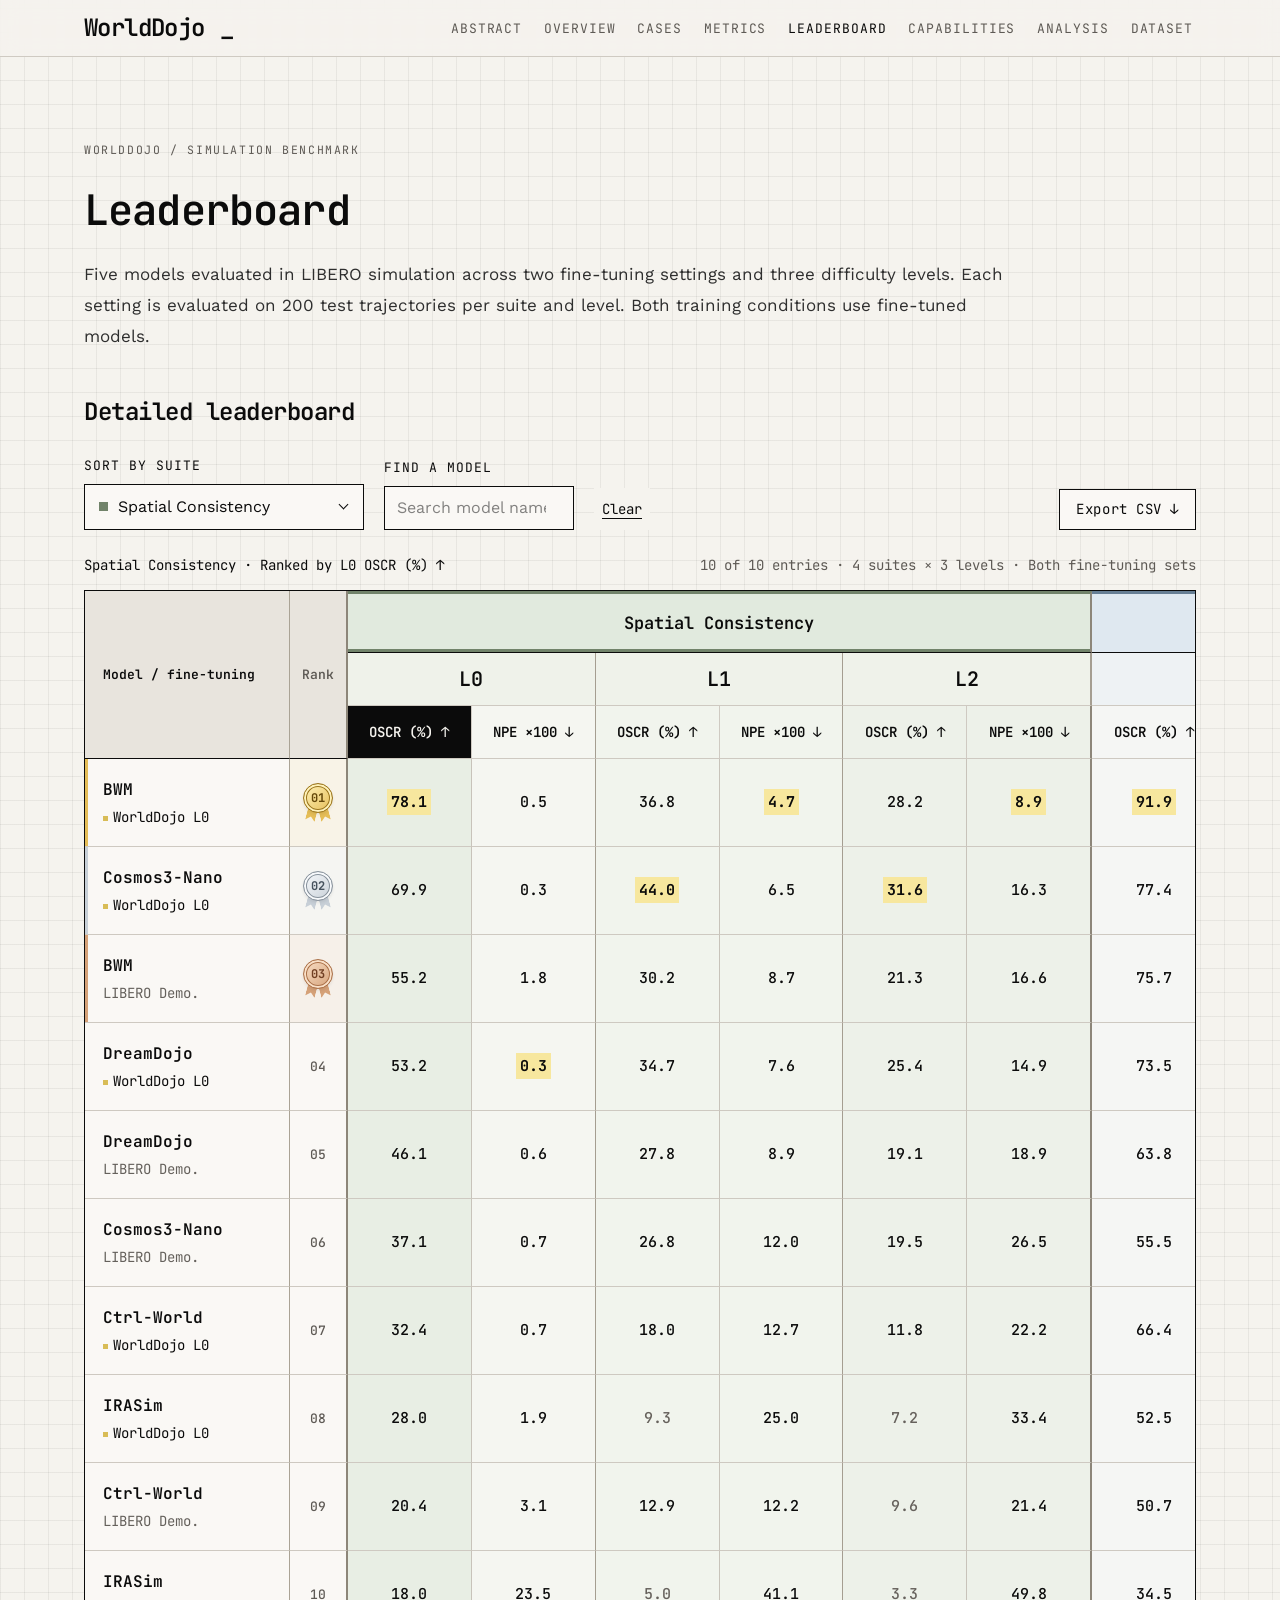
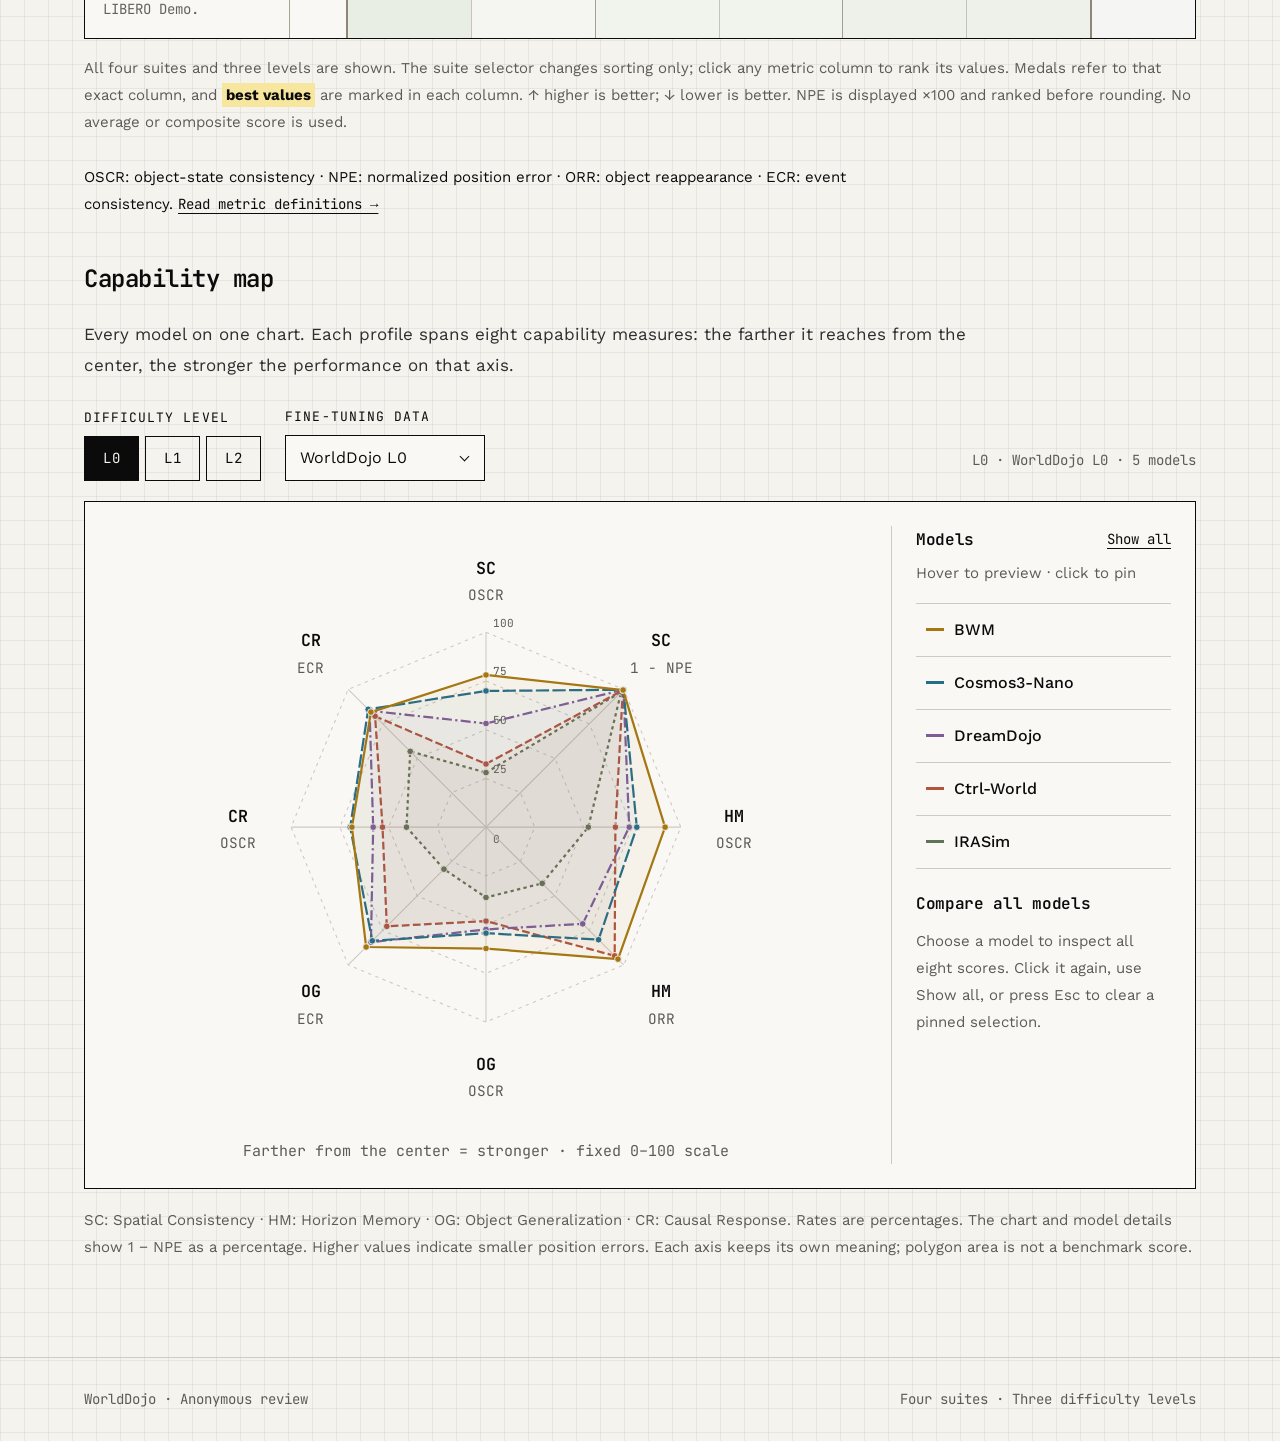
==== leaderboard/index.html @ 0d9b6bd8 "Publish WorldDojo website" ====
<!DOCTYPE html>

<html lang="en">
<head>
<meta charset="utf-8"/>
<meta content="width=device-width, initial-scale=1" name="viewport"/>
<title>WorldDojo — Leaderboard</title>
<meta content="Evaluating embodied world models across object generalization, spatial consistency, horizon memory, and causal response." name="description"/>
<meta content="WorldDojo — A Benchmark for World Models" property="og:title"/>
<meta content="Evaluating embodied world models across object generalization, spatial consistency, horizon memory, and causal response." property="og:description"/>
<meta content="website" property="og:type"/>
<meta content="summary_large_image" name="twitter:card"/>
<link href="data:," rel="icon" type="image/x-icon"/>
<meta content="WorldDojo — A Benchmark for World Models" name="twitter:title"/>
<meta content="Evaluating embodied world models across object generalization, spatial consistency, horizon memory, and causal response." name="twitter:description"/>
<link href="../assets/original.css" rel="stylesheet"/>
<link href="../assets/site.css?v=07f16abdc8" rel="stylesheet"/>
<meta content="../worlddojo/paper-figures/figure-01-overview.png?v=f05fa07c68" property="og:image"/>
<meta content="../worlddojo/paper-figures/figure-01-overview.png?v=f05fa07c68" name="twitter:image"/>
</head>
<body class="bg-grid">
<a class="skip-link" href="#main">
   Skip to content
  </a>
<div class="flex min-h-screen flex-col">
<header class="sticky top-0 z-40 border-b border-border bg-background/85 backdrop-blur">
<div class="site-topbar">
<a class="font-mono text-sm font-semibold tracking-tight text-foreground active site-brand" href="../index.html">
<span class="caret">
       WorldDojo
      </span>
</a>
<nav aria-label="Section navigation" class="top-navigation"><a href="../index.html#abstract">Abstract</a><a href="../index.html#overview">Overview</a><a href="../index.html#demonstrations">Cases</a><a href="../index.html#metrics">Metrics</a><a aria-current="page" href="#main">Leaderboard</a><a href="#capabilities">Capabilities</a><a href="../index.html#analysis">Analysis</a><a href="../index.html#dataset">Dataset</a></nav>
</div>
</header>
<div class="flex-1">
<main id="main"><section class="mx-auto max-w-6xl px-5 pt-20"><span class="eyebrow">WorldDojo / simulation benchmark</span><h1 class="board-title">Leaderboard</h1><p class="section-intro">Five models evaluated in LIBERO simulation across two fine-tuning settings and three difficulty levels. Each setting is evaluated on 200 test trajectories per suite and level. Both training conditions use fine-tuned models.</p><h2 class="subsection-title">Detailed leaderboard</h2><div class="board" data-leaderboard=""><div class="board-controls"><div class="suite-select-control"><span class="control-label" id="suite-sort-label">Sort by suite</span><select aria-label="Sort by suite" data-board-suite=""><option value="SC">Spatial Consistency</option><option value="HM">Horizon Memory</option><option value="OG">Object Generalization</option><option value="CR">Causal Response</option></select></div><label class="search-control"><span class="control-label">Find a model</span><input aria-label="Find a model" placeholder="Search model name" type="search"/></label><button class="text-button" data-clear="" type="button">Clear</button><button class="ink-button" data-csv="" type="button">Export CSV ↓</button></div><div class="board-meta"><span data-ranking-label=""></span><span aria-live="polite" data-board-status="" role="status"></span></div><p class="board-scroll-hint">Swipe to compare all 4 suites × 3 levels →</p><div aria-label="All four suites across L0, L1 and L2. Scroll horizontally; model and rank columns stay fixed." class="table-scroll" role="region" tabindex="0"><table><caption class="sr-only">All four suites and all three difficulty levels in one table. Each model and fine-tuning setting occupies one row. Click any metric column to rank entries.</caption><thead></thead><tbody></tbody></table></div><p class="board-note">All four suites and three levels are shown. The suite selector changes sorting only; click any metric column to rank its values. Medals refer to that exact column, and <span class="best-value">best values</span> are marked in each column. ↑ higher is better; ↓ lower is better. NPE is displayed ×100 and ranked before rounding. No average or composite score is used.</p><noscript><p>Enable JavaScript to view the interactive leaderboard.</p></noscript></div><p class="standalone-note">OSCR: object-state consistency · NPE: normalized position error · ORR: object reappearance · ECR: event consistency. <a class="text-link" href="../index.html#metrics">Read metric definitions →</a></p><div class="standalone-capabilities" id="capabilities"><h2 class="subsection-title">Capability map</h2><div class="capability-map" data-capability-map=""><p class="section-intro">Every model on one chart. Each profile spans eight capability measures: the farther it reaches from the center, the stronger the performance on that axis.</p><div class="map-toolbar"><div><span class="control-label">Difficulty level</span><div aria-label="Map difficulty level" class="map-levels" role="group"><button aria-pressed="true" class="ink-button ink-button-solid" data-map-level="L0" type="button">L0</button><button aria-pressed="false" class="ink-button" data-map-level="L1" type="button">L1</button><button aria-pressed="false" class="ink-button" data-map-level="L2" type="button">L2</button></div></div><div class="map-training-control"><span class="control-label" id="map-training-label">Fine-tuning data</span><select aria-label="Map fine-tuning data" data-map-training=""><option value="demo">LIBERO Demo.</option><option selected="" value="worlddojo_l0">WorldDojo L0</option></select></div><p aria-live="polite" class="map-context" data-map-context="" role="status"></p></div><div class="map-panel"><figure class="map-figure"><div data-map-chart=""></div><figcaption>Farther from the center = stronger · fixed 0–100 scale</figcaption></figure><aside aria-label="Model focus controls" class="map-sidebar"><div class="map-sidebar-title"><h3>Models</h3><button class="text-button" data-map-reset="" type="button">Show all</button></div><p class="map-instruction">Hover to preview · click to pin</p><ul class="map-model-list" data-map-models=""></ul><div class="map-detail" data-map-detail=""></div></aside></div><p class="map-note">SC: Spatial Consistency · HM: Horizon Memory · OG: Object Generalization · CR: Causal Response. Rates are percentages. The chart and model details show 1 − NPE as a percentage. Higher values indicate smaller position errors. Each axis keeps its own meaning; polygon area is not a benchmark score.</p><noscript>Enable JavaScript to explore the model capability map, or read the results in the paper.</noscript></div></div></section></main>
</div>
<footer class="mt-24 border-t border-border">
<div class="mx-auto flex max-w-6xl flex-col gap-2 px-5 py-8 font-mono text-xs text-muted-foreground sm:flex-row sm:items-center sm:justify-between">
<span>WorldDojo · Anonymous review</span>
<span>
      Four suites · Three difficulty levels
     </span>
</div>
</footer>
</div>
<script defer="" src="../worlddojo/content.js?v=b60610573f"></script><script defer="" src="../worlddojo/results.js?v=416b34dbb7"></script><script defer="" src="../assets/site.js?v=754d99f89f"></script><script defer="" src="../assets/leaderboard.js?v=18390f6187"></script><script defer="" src="../assets/analysis.js"></script><script defer="" src="../assets/radar.js?v=ab901d9539"></script><script defer="" src="../assets/select.js?v=e599cd583a"></script></body>
</html>
---- assets/site.css ----
/* Additions to the original Lovable stylesheet. */
@font-face{font-family:"Work Sans";src:url("fonts/work-sans.woff2") format("woff2");font-style:normal;font-weight:100 900;font-display:swap}
@font-face{font-family:"JetBrains Mono";src:url("fonts/jetbrains-mono.woff2") format("woff2");font-style:normal;font-weight:100 800;font-display:swap}
html{scroll-behavior:smooth;scroll-padding-top:72px}
section[id]{scroll-margin-top:0}
button{cursor:pointer}
a:focus-visible,button:focus-visible,summary:focus-visible{outline:2px solid var(--foreground);outline-offset:5px}
.skip-link{position:fixed;left:12px;top:-70px;z-index:80;background:var(--background);padding:12px;border:1px solid var(--foreground)}
.skip-link:focus{top:12px}
.figure-image{height:auto;background:#fff}
.suite-grid{display:grid;grid-template-columns:repeat(4,minmax(0,1fr));gap:1px}
.demo-filters{
  display:grid;grid-template-columns:repeat(4,minmax(0,1fr));gap:10px;
  margin-block:24px;padding:0;background:transparent;
}
.suite-choice{
  display:flex;flex-direction:column;align-items:flex-start;justify-content:flex-start;
  position:relative;isolation:isolate;overflow:hidden;min-height:106px;
  padding:14px;text-align:left;border:1px solid var(--foreground);border-radius:0;
  --choice-paper:var(--card);background:var(--choice-paper);color:var(--foreground);
}
.suite-choice img{
  position:absolute;inset:0 0 0 auto;width:auto;max-width:60%;height:100%;object-fit:cover;object-position:center top;z-index:-1;
  mask-image:linear-gradient(90deg,transparent,#000 48%);
}
.suite-choice b{display:block;font:700 26px/1.1 var(--font-mono)}
.suite-choice span{display:block;max-width:65%;margin-top:6px;font-size:16px;font-weight:600;line-height:1.2}
.suite-choice:hover{border-color:#837660}
.suite-choice[aria-pressed=true]{--choice-paper:#efe9db;border-color:#8a7959}
.suite-choice[aria-pressed=true]::after{
  content:"";position:absolute;left:0;top:0;bottom:0;width:3px;background:#9a8151;pointer-events:none;
}
#demonstrations>div:has(>.demo-environments){flex-wrap:wrap}
.demo-environments{
  display:inline-flex;align-items:center;gap:3px;padding:3px;
  background:var(--card);border:1px solid var(--border);
}
.demo-environments button{
  padding:8px 14px;min-height:40px;font:600 15px/1.3 var(--font-mono);
  color:var(--muted-foreground);border:1px solid transparent;
}
.demo-environments button[aria-pressed=true]{
  color:var(--foreground);border-color:#8a7959;background:#efe9db;
}
@media(max-width:760px){
  .demo-environments button{min-height:44px}
  #demonstrations>div:has(>.demo-environments){display:grid;grid-template-columns:auto 1fr;align-items:center;gap:12px}
  .demo-environments{grid-column:1 / -1;justify-self:start}
}
@media(max-width:800px){
  .demo-filters{grid-template-columns:repeat(2,minmax(0,1fr))}
}
@media(max-width:480px){
  .demo-filters{gap:8px;padding:0}
  .suite-choice{padding:10px 8px;min-height:92px}
  .suite-choice b{font-size:23px}
  .suite-choice span{max-width:100%;width:min-content;font-size:14px}
}
.demo-description{max-width:850px;line-height:1.6;margin-bottom:24px}
.demo-grid{display:grid;grid-template-columns:repeat(3,minmax(0,1fr));gap:14px}
.demo-filters,.demo-grid,.demo-description{width:100%;max-width:1000px;margin-inline:auto}
.demo-card{border:1px solid var(--foreground);background:var(--card);min-width:0}
.demo-card video{display:block;width:100%;aspect-ratio:2/1;object-fit:contain;background:#151515;border-bottom:1px solid var(--border)}
.demo-card-content{padding:10px 12px 12px}
.demo-card h3{font-family:var(--font-mono);font-size:16px;font-weight:600;line-height:1.4;margin:6px 0 4px}
.demo-card p{font-size:16px;line-height:1.5;color:var(--ink-soft)}
.demo-meta{font-family:var(--font-mono);font-size:13px;letter-spacing:.04em;color:var(--muted-foreground)}
.pending-panel{border:1px solid var(--foreground);background:var(--card);padding:28px}
.resource-grid{display:grid;grid-template-columns:repeat(3,minmax(0,1fr));border:1px solid var(--foreground);background:var(--foreground);gap:1px}
.resource-item{background:var(--card);padding:22px}
.leaderboard-pending{margin-top:40px}
.leaderboard-suites{gap:18px;margin-top:40px}
@media(max-width:900px){.suite-grid{grid-template-columns:repeat(2,minmax(0,1fr))}.demo-grid{grid-template-columns:1fr 1fr}}
@media(max-width:600px){.demo-grid,.resource-grid{grid-template-columns:1fr}.demo-grid>article:last-child{grid-column:auto;max-width:none}.pending-panel{padding:20px}.leaderboard-suites{grid-template-columns:1fr}.suite-grid li{padding:16px}}
@media(prefers-reduced-motion:reduce){html{scroll-behavior:auto}.animate-rise,.caret::after{animation:none!important}}
/* Paper content and benchmark tables; retain the original ink-and-paper palette. */
[hidden]{display:none!important}
.top-navigation a:hover,.text-link:hover{ text-decoration:underline;text-underline-offset:5px}
.section-heading{display:flex;align-items:baseline;gap:16px;border-bottom:1px solid var(--foreground);padding-bottom:12px;margin-bottom:30px}
.section-heading h2{font-size:24px;font-weight:600;line-height:1.35}
.section-intro{font-size:17px;line-height:1.8;max-width:920px;color:var(--ink-soft);margin-bottom:28px}
.abstract-copy{max-width:960px;margin:auto;font-size:17px;line-height:1.9;color:var(--ink-soft)}
.paper-figure > a{display:block}
.paper-figure img{display:block;width:100%;height:auto}
.paper-figure figcaption{padding-top:12px;margin-top:12px;border-top:1px solid var(--border);font-size:15px;line-height:1.7;color:var(--muted-foreground)}
.paper-figure figcaption span{font:14px var(--font-mono);color:var(--foreground)}
.paper-tldr{max-width:800px;margin:36px auto 0;text-align:center;font-size:21px;line-height:1.8}
.suite-details{border:1px solid var(--foreground);background:var(--foreground)}
.suite-details>li{background:var(--card);padding:22px}
.suite-details h3,.method-steps h3,.metrics-grid h3,.findings-grid h3,.real-world h3,.resource-item h3{font-size:18px;font-weight:600;line-height:1.5;margin:20px 0 10px}
.suite-details p,.method-steps p,.metrics-grid p,.findings-grid p,.real-world p,.resource-item p{font-size:16px;line-height:1.75;color:var(--ink-soft)}
.suite-levels{margin-top:22px;border-top:1px solid var(--border)}
.suite-levels>div{display:flex;gap:12px;padding-top:16px;font-size:16px;line-height:1.65}
.suite-levels dt{font-family:var(--font-mono);font-weight:600;flex-shrink:0}
.suite-levels dd{color:var(--ink-soft)}
@media (min-width: 601px) {
  .suite-details > li {
    display: grid;
    grid-row: span 6;
    grid-template-rows: subgrid;
    row-gap: 0;
  }
  .suite-details .suite-levels {
    display: grid;
    grid-row: span 3;
    grid-template-rows: subgrid;
    row-gap: 0;
  }
}
.method-steps{display:grid;grid-template-columns:repeat(3,1fr);gap:28px;margin-top:36px}
.method-steps li{padding-top:16px;border-top:1px solid var(--border)}
.metrics-grid{display:grid;grid-template-columns:1fr 1fr;border:1px solid var(--foreground);gap:1px;background:var(--foreground)}
.metrics-grid article{padding:26px;background:var(--card);min-width:0}
.metric-top{display:flex;align-items:center;justify-content:space-between;gap:12px}
.metric-id{font:600 24px var(--font-mono)}
.metrics-grid details{margin-top:18px;font-size:15px}
.metrics-grid summary{font-family:var(--font-mono);cursor:pointer}
.metrics-grid details p{margin-top:14px;font-size:16px}
.metrics-grid code{display:block;font:14px/1.8 var(--font-mono);margin-top:14px;overflow-wrap:anywhere}
.board{margin:28px 0}
.board-controls{display:flex;flex-wrap:wrap;gap:20px;align-items:flex-end}
.control-label{display:block;font:13px var(--font-mono);text-transform:uppercase;letter-spacing:.08em;margin-bottom:10px}
.board-controls input{height:40px;border:1px solid var(--foreground);background:var(--card);padding:0 12px;font-size:13px;border-radius:0;max-width:100%}
.board-controls input{width:190px}
.board-controls [data-csv]{margin-left:auto;min-height:40px}
.text-button{font:14px var(--font-mono);text-decoration:underline;text-underline-offset:4px;padding:12px 0}
.board-meta{display:flex;justify-content:space-between;gap:15px;margin:24px 0 12px;font:14px/1.7 var(--font-mono);color:var(--muted-foreground);flex-wrap:wrap}
.board-meta [data-ranking-label]{color:var(--foreground)}
.table-scroll{overflow-x:auto;border:1px solid var(--foreground);width:100%;isolation:isolate}
.board table{border-collapse:separate;border-spacing:0;width:100%;min-width:1000px;font:500 15px var(--font-mono);text-align:center}
.board th,.board td{padding:18px 9px;border-bottom:1px solid var(--border);background:var(--card);white-space:nowrap}
.board thead th{background:var(--muted);font-weight:600;font-size:13px;border-right:1px solid var(--border)}
.board thead tr:first-child th{border-bottom:1px solid var(--foreground)}
.board thead tr:nth-child(2) th{padding:0}
.board thead button{padding:15px 8px;width:100%;min-width:89px}
.board thead button[aria-pressed=true]{background:var(--foreground);color:var(--background)}
.board .model-cell{position:sticky;left:0;z-index:2;min-width:205px;width:205px;text-align:left;padding-left:18px;border-right:1px solid var(--border)}
.board .rank-cell{position:sticky;left:205px;z-index:2;min-width:58px;width:58px;border-right:1px solid var(--foreground);font-size:13px;color:var(--muted-foreground)}
.model-name{display:block;font-weight:600;font-size:16px}.model-training{display:block;margin-top:8px;font:14px var(--font-mono);color:#65615c;font-weight:400}
.board tbody tr:last-child>*{border-bottom:0}.board tbody tr:hover>*{background:var(--muted)}
.board .selected-metric{background:color-mix(in srgb,var(--muted) 65%,var(--card))}
.best-value{font-weight:700;background:#f7e79e;color:var(--foreground);padding:3px 4px}
.board .low-rate{color:var(--muted-foreground)}.board-empty{text-align:left;padding:28px!important;white-space:normal!important}
.board-note,.board-source{font-size:15px;line-height:1.8;color:var(--muted-foreground);margin-top:16px}
.board-source a,.text-link{font:14px var(--font-mono);color:var(--foreground);text-decoration:underline;text-underline-offset:4px}
.board [disabled]{opacity:.4;cursor:default}
.board-title{font:600 42px/1.2 var(--font-mono);margin:24px 0}.standalone-note{font-size:15px;line-height:1.8;max-width:850px}
.findings-grid{display:grid;grid-template-columns:1fr 1fr;gap:32px 40px;margin-bottom:40px}
.findings-grid article{border-top:1px solid var(--border);padding-top:24px}.finding-stat{font:600 27px/1.4 var(--font-mono)!important;color:var(--foreground)!important}
.findings-grid h3{margin-top:15px}.findings-grid small{display:block;font-size:15px;line-height:1.7;color:var(--muted-foreground);margin-top:12px}
.figure-tabs{display:flex;gap:8px;overflow:auto;padding:5px 3px 16px}.figure-tabs button{white-space:nowrap;font-size:14px}
.figure-tabs [aria-selected=true]{background:var(--foreground);color:var(--background)}
.dataset-stats{display:grid;grid-template-columns:repeat(4,1fr);border:1px solid var(--foreground);margin-bottom:28px;background:var(--foreground);gap:1px}
.dataset-stats div{background:var(--card);padding:22px}.dataset-stats dt{font:14px/1.6 var(--font-mono);color:var(--muted-foreground);text-transform:uppercase;letter-spacing:.05em}.dataset-stats dd{font:600 32px var(--font-mono);margin-top:10px}
.real-world{display:grid;grid-template-columns:1.4fr 1fr;gap:36px;border-top:1px solid var(--foreground);margin-top:32px;padding-top:28px}.real-world h3{margin-top:12px}.real-world p{margin-top:12px}
.resource-item h3{margin-top:0}.resource-item .text-link{display:inline-block;margin-top:16px}.citation-note{margin-top:24px;font-size:15px;color:var(--muted-foreground)}
@media(max-width:900px){.board-controls [data-csv]{margin-left:0}.suite-details>li{padding:20px}.method-steps{gap:18px}}
@media(max-width:600px){.section-heading h2{font-size:21px}.paper-tldr{font-size:18px}.abstract-copy{font-size:17px}.suite-details,.metrics-grid,.findings-grid,.method-steps,.real-world{grid-template-columns:1fr}.suite-details>li{padding:22px}.metrics-grid article{padding:22px}.dataset-stats{grid-template-columns:1fr 1fr}.dataset-stats div{padding:18px}.dataset-stats dd{font-size:28px}.board-controls{gap:16px 12px}.board-controls input{width:220px}.board .model-cell{min-width:160px;width:160px;padding-left:12px}.board .rank-cell{min-width:46px;width:46px;left:160px}.board table{min-width:960px}.board-title{font-size:32px}.findings-grid{gap:28px}.finding-stat{font-size:23px!important}.figure-tabs{margin-right:-5px}.paper-figure figcaption{font-size:15px}}
/* Podium medals follow the active metric's rank, including ties. */
.board tr[data-podium="gold"]{--medal-edge:#9a741c;--medal-light:#fff2b9;--medal-fill:#e5bd57;--medal-ink:#65480a;--medal-delay:0ms}
.board tr[data-podium="silver"]{--medal-edge:#87919b;--medal-light:#f8fafc;--medal-fill:#c7cfd7;--medal-ink:#45515d;--medal-delay:35ms}
.board tr[data-podium="bronze"]{--medal-edge:#aa7048;--medal-light:#f9e0c8;--medal-fill:#d5a178;--medal-ink:#713f23;--medal-delay:70ms}
.board tbody .rank-cell{padding:12px 4px}
.board tr[data-podium]>.model-cell{box-shadow:inset 3px 0 var(--medal-fill)}
.board tr[data-podium]>.rank-cell{background:color-mix(in srgb,var(--medal-fill) 9%,var(--card))}
.rank-medal{position:relative;display:inline-block;width:30px;height:38px;vertical-align:middle;isolation:isolate;animation:medal-arrive 300ms cubic-bezier(.2,.7,.3,1) var(--medal-delay) both;transform-origin:50% 35%}
.rank-medal::before,.rank-medal::after{content:"";position:absolute;top:21px;width:10px;height:17px;background:var(--medal-fill);z-index:-1;clip-path:polygon(0 0,100% 0,100% 100%,50% 74%,0 100%)}
.rank-medal::before{left:4px;transform:rotate(15deg)}
.rank-medal::after{right:4px;transform:rotate(-15deg)}
.medal-disc{position:relative;display:flex;align-items:center;justify-content:center;width:30px;height:30px;border:1px solid var(--medal-edge);border-radius:50%;color:var(--medal-ink);background:linear-gradient(135deg,var(--medal-light),var(--medal-fill));box-shadow:inset 0 0 0 2px var(--medal-light),inset 0 0 0 3px var(--medal-edge),0 2px 3px #00000012;font:700 12px var(--font-mono);overflow:hidden}
.medal-disc::after{content:"";position:absolute;inset:-5px;background:linear-gradient(110deg,transparent 32%,#ffffffb3 48%,transparent 64%);transform:translateX(-120%);animation:medal-glint 700ms ease-out calc(var(--medal-delay) + 160ms) both;pointer-events:none}
.board tbody td,.board tbody th{transition:background-color 160ms ease,box-shadow 160ms ease}
@media(hover:hover){
 .board tr[data-podium]:hover>.model-cell{box-shadow:inset 4px 0 var(--medal-edge)}
 .board tr[data-podium]:hover>.rank-cell{background:color-mix(in srgb,var(--medal-fill) 19%,var(--card))}
 .board tr[data-podium]:hover .rank-medal{transform:translateY(-2px) rotate(-5deg);transition:transform 180ms ease;animation:none}
 .board tr[data-podium]:hover .medal-disc::after{animation:medal-hover-glint 650ms ease-out both}
}
@keyframes medal-arrive{from{opacity:0;transform:translateY(5px) scale(.88)}to{opacity:1;transform:translateY(0) scale(1)}}
@keyframes medal-glint{from{transform:translateX(-120%)}to{transform:translateX(120%)}}
@keyframes medal-hover-glint{from{transform:translateX(-120%)}to{transform:translateX(120%)}}
@media(prefers-reduced-motion:reduce){
 .rank-medal,.medal-disc::after,.board tr[data-podium]:hover .medal-disc::after{animation:none!important}
 .board tr[data-podium]:hover .rank-medal{transform:none;transition:none}
 .board tbody td,.board tbody th{transition:none}
}

/* Continuous graph paper with opaque reading surfaces for the result tables. */
body.bg-grid{background-position:0 56px}
.board tr[data-training="worlddojo_l0"] .model-training{color:var(--foreground)}
.board tr[data-training="worlddojo_l0"] .model-training::before{content:"";display:inline-block;width:5px;height:5px;margin-right:5px;background:#d8bc56;vertical-align:1px}
.board-controls .text-button{background:var(--background);padding:12px 8px}
.board-controls [data-csv]{background:var(--card)}
.subsection-title{font:600 24px/1.4 var(--font-mono);margin:44px 0 24px}
.board-controls [data-board-suite]{height:40px;max-width:100%;border:1px solid var(--foreground);border-radius:0;background:var(--card);padding:0 12px;font-size:13px;min-width:210px}
@media(max-width:600px){.board-controls [data-board-suite]{width:100%}.suite-select-control{width:100%}}

/* One persistent navigation bar above the title and all page content. */
.site-topbar{max-width:1152px;height:56px;margin:0 auto;padding:0 20px;display:flex;align-items:center;gap:32px}
.site-brand{flex-shrink:0;font-size:clamp(19px,2vw,24px);line-height:1.15}
.hero-name.caret::after{margin-left:0}
.hero-name{display:block;font-size:clamp(52px,7.1vw,88px);font-weight:700;letter-spacing:-.055em;line-height:1.05}
.hero-subtitle{display:block;max-width:46ch;margin:18px auto 0;font-size:clamp(21px,2.3vw,30px);font-weight:550;line-height:1.25;text-wrap:balance}
.top-navigation{display:flex;align-items:center;justify-content:flex-end;gap:22px;flex:1;min-width:0;overflow-x:auto;scrollbar-width:thin;padding:12px 3px}
.top-navigation a{flex-shrink:0;white-space:nowrap;font:13px var(--font-mono);text-transform:uppercase;letter-spacing:.07em;color:var(--muted-foreground);padding:5px 0}
.top-navigation a:hover,.top-navigation a[aria-current]{color:var(--foreground)}
@media(max-width:1000px){.site-topbar{gap:24px}.top-navigation{justify-content:flex-start;gap:20px}}

/* Full result matrix: larger type, cell rules, and muted suite/level colors. */
.board table{min-width:3240px;font-variant-numeric:tabular-nums}
.board [data-suite="SC"]{--suite-header:#e1eade;--suite-wash:#e6ede2;--suite-accent:#71836a}
.board [data-suite="HM"]{--suite-header:#dfe8f0;--suite-wash:#e5ecf3;--suite-accent:#667e94}
.board [data-suite="OG"]{--suite-header:#efe5d4;--suite-wash:#f2eadf;--suite-accent:#9a8057}
.board [data-suite="CR"]{--suite-header:#e9e0ed;--suite-wash:#eee6f0;--suite-accent:#89708e}
.board [data-level="L0"]{--level-mix:22%}
.board [data-level="L1"]{--level-mix:42%}
.board [data-level="L2"]{--level-mix:64%}
.board th,.board td{border-right:1px solid #c8c3ba;border-bottom-color:#cec9c1;padding-top:20px;padding-bottom:20px}
.board thead [data-suite-heading]{background:var(--suite-header);font-size:17px;font-weight:600;padding:18px 14px;border-top:3px solid var(--suite-accent)}
.board thead .is-sort-suite{box-shadow:inset 0 -3px var(--suite-accent)}
.board thead tr:nth-child(2) th{padding:12px 9px;background:color-mix(in srgb,var(--suite-wash) 55%,var(--card))}
.level-badge{display:inline-block;color:var(--foreground);font:600 20px/1.4 var(--font-mono)}
.board thead tr:nth-child(3) th{padding:0;background:color-mix(in srgb,var(--suite-wash) var(--level-mix),var(--card))}
.board thead button{min-width:119px;padding:17px 12px;font-size:14px;font-weight:600}
.board tbody td[data-suite]{--cell-background:color-mix(in srgb,var(--suite-wash) var(--level-mix),var(--card));background:var(--cell-background)}
.board tbody td.selected-metric{background:color-mix(in srgb,var(--suite-wash) 88%,var(--card))}
.board tbody tr:hover td[data-suite]{background:color-mix(in srgb,var(--cell-background) 88%,var(--suite-accent))}
.board .low-rate{color:#66615c}
.board .level-end{border-right-color:#a59e91}
.board thead tr:nth-child(2) th{border-right-color:#a59e91}
.board thead [data-suite-heading],.board .suite-end{border-right:2px solid #8d8679}
.board .model-cell{border-right-color:#aaa395}
.board thead .model-cell{white-space:normal}
.board .rank-cell{border-right:2px solid #8d8679}
.board tbody tr:last-child>*{border-bottom:0}
.board-controls input,.board-controls [data-board-suite]{height:44px;font-size:16px}
@media(max-width:600px){.board .model-name{font-size:16px}.board .model-training{font-size:14px}}
/* Capability map: a large plot with an adjacent model focus list. */
.map-toolbar{display:flex;align-items:flex-end;gap:24px;flex-wrap:wrap;margin-bottom:20px}
.map-levels{display:flex;gap:6px}.map-levels .ink-button{padding:11px 18px}
.map-toolbar select{height:42px;border:1px solid var(--foreground);border-radius:0;background:var(--card);padding:0 14px;font-size:14px;min-width:180px}
.map-context{margin-left:auto;padding-bottom:10px;font:14px/1.6 var(--font-mono);color:var(--muted-foreground)}
.map-panel{display:grid;grid-template-columns:minmax(0,1fr) 280px;gap:28px;border:1px solid var(--foreground);background:var(--card);padding:24px}
.map-figure{min-width:0;align-self:start}
.map-figure svg{display:block;width:100%;max-width:620px;height:auto;margin:auto}
.map-figure figcaption{text-align:center;margin-top:10px;font:15px/1.7 var(--font-mono);color:var(--muted-foreground)}
.map-ring{fill:none;stroke:var(--border);stroke-width:1;stroke-dasharray:3 4}
.map-axis{stroke:var(--border);stroke-width:1}
.map-tick{fill:var(--muted-foreground);font:10px var(--font-mono)}
.map-axis-label{fill:var(--foreground);font:600 15px var(--font-mono)}
.map-axis-metric{fill:var(--muted-foreground);font-size:13px;font-weight:400}
.map-profile{transition:opacity 180ms}
.map-shape{fill:var(--model-color);fill-opacity:.045;stroke:var(--model-color);stroke-width:2;stroke-linejoin:round;pointer-events:stroke;outline:none;cursor:pointer;transition:fill-opacity 180ms,stroke-width 180ms}
.map-point{fill:var(--model-color);stroke:var(--card);stroke-width:.8;cursor:pointer}
.map-profile.is-muted{opacity:.15}
.map-profile.is-active .map-shape,.map-shape:focus-visible{fill-opacity:.14;stroke-width:3;stroke-dasharray:none}
.map-sidebar{min-width:0;border-left:1px solid var(--border);padding-left:24px}
.map-sidebar-title{display:flex;align-items:center;justify-content:space-between;gap:12px}
.map-sidebar-title h3{font:600 16px var(--font-mono)}
.map-sidebar-title .text-button{font-size:14px;padding:4px 0}
.map-instruction{font-size:15px;color:var(--muted-foreground);margin:10px 0 18px}
.map-model-list{border-top:1px solid var(--border);border-bottom:1px solid var(--border)}
.map-model-list li+li{border-top:1px solid var(--border)}
.map-model{display:flex;align-items:center;gap:10px;width:100%;min-height:52px;text-align:left;padding:12px 10px;box-shadow:inset 2px 0 transparent;transition:background-color 150ms,box-shadow 150ms}
.map-model-swatch{width:18px;height:3px;background:var(--model-color);flex-shrink:0}
.map-model-name{font-size:16px;font-weight:500;flex:1}
.map-pin-state{font:12px var(--font-mono);color:var(--muted-foreground)}
.map-model.is-active{background:color-mix(in srgb,var(--model-color) 9%,var(--card));box-shadow:inset 2px 0 var(--model-color)}
.map-model[aria-pressed=true]{box-shadow:inset 3px 0 var(--model-color)}
.map-detail{margin-top:24px;min-height:220px}
.map-detail-title{font:600 16px var(--font-mono);margin-bottom:14px}
.map-detail-hint{font-size:15px;line-height:1.8;color:var(--muted-foreground)}
.map-score-list>div{display:flex;align-items:baseline;justify-content:space-between;gap:12px;padding:7px 0;border-bottom:1px solid var(--border)}
.map-score-list dt{font:14px var(--font-mono);color:var(--muted-foreground)}
.map-score-list dd{font:600 16px var(--font-mono);font-variant-numeric:tabular-nums}
.map-note{font-size:15px;line-height:1.8;color:var(--muted-foreground);margin-top:18px}
@media(max-width:800px){.map-panel{grid-template-columns:minmax(0,1fr);padding:18px;gap:24px}.map-sidebar{border-left:0;border-top:1px solid var(--border);padding:20px 0 0}.map-context{margin-left:0}.map-detail{min-height:0}.map-score-list{display:grid;grid-template-columns:1fr 1fr;gap:0 24px}}
@media(max-width:480px){.map-axis-label{font-size:19px}.map-axis-metric{font-size:16px}.map-tick{font-size:12px}.map-panel{padding:14px}.map-toolbar{gap:16px}.map-context{width:100%;padding:0}.map-levels .ink-button{padding:11px 15px}.map-toolbar select{min-width:160px}.map-score-list{grid-template-columns:1fr}.map-figure figcaption{font-size:15px}}
@media(prefers-reduced-motion:reduce){.map-profile,.map-shape,.map-model{transition:none}}
/* Shared dropdowns for suite sorting and capability-map training data. */
.select-picker{--suite-header:#eee9dc;--suite-wash:#f1eee5;--suite-accent:#857653;position:relative;width:280px;max-width:100%}
.select-picker-trigger{display:flex;align-items:center;gap:10px;width:100%;min-height:44px;padding:10px 14px;border:1px solid var(--foreground);background:var(--card);text-align:left;font-size:16px;line-height:1.5}
.select-picker-trigger:hover,.select-picker-trigger[aria-expanded=true]{background:color-mix(in srgb,var(--suite-wash) 38%,var(--card))}
.select-picker-swatch{width:9px;height:9px;background:var(--suite-accent);flex-shrink:0}
.select-picker-value{flex:1;white-space:nowrap}
.select-picker-chevron{width:7px;height:7px;border-right:1.5px solid currentColor;border-bottom:1.5px solid currentColor;transform:rotate(45deg);margin:0 2px 4px 6px;transition:transform 140ms}
.select-picker-trigger[aria-expanded=true] .select-picker-chevron{transform:translateY(3px) rotate(225deg)}
.select-picker-menu{position:absolute;z-index:30;top:calc(100% + 7px);left:0;width:100%;max-height:min(280px,50vh);overflow-y:auto;padding:5px;border:1px solid var(--foreground);background:var(--card);box-shadow:4px 5px 0 #25201812;animation:select-menu-open 130ms ease-out}
.select-picker.opens-up .select-picker-menu{top:auto;bottom:calc(100% + 7px)}
.select-picker-menu [role=option]{display:flex;align-items:center;gap:10px;min-height:51px;padding:10px 8px;cursor:pointer;border-bottom:1px solid var(--border);outline:none;font-size:16px;line-height:1.4}
.select-picker-menu [role=option]:last-child{border-bottom:0}
.select-picker-menu [role=option][aria-selected=true]{background:var(--suite-header)}
.select-picker-menu [role=option]:hover,.select-picker-menu [role=option]:focus{background:var(--suite-wash);box-shadow:inset 2px 0 var(--suite-accent)}
.select-picker-code{display:inline-flex;align-items:center;justify-content:center;width:29px;height:24px;flex-shrink:0;font:600 12px var(--font-mono);background:var(--suite-header);color:var(--foreground)}
.select-picker-name{flex:1}
.select-picker-check{font-size:15px;color:var(--foreground);visibility:hidden}
[role=option][aria-selected=true] .select-picker-check{visibility:visible}
@keyframes select-menu-open{from{opacity:0;transform:translateY(-3px)}to{opacity:1;transform:translateY(0)}}
.map-training-control .select-picker{width:200px}
@media(max-width:600px){.select-picker{width:100%}.map-training-control{width:100%}.map-training-control .select-picker{width:100%}}
@media(prefers-reduced-motion:reduce){.select-picker-menu{animation:none}.select-picker-chevron{transition:none}}
/* Mobile comparison: keep full results, give each control its own touch space. */
.mobile-rank,.board-scroll-hint{display:none}
@media(max-width:600px){
 .board-controls{display:grid;grid-template-columns:1fr 1fr;gap:20px 12px;align-items:end}
 .board-controls .suite-select-control,.board-controls .search-control{grid-column:1/-1;min-width:0}
 .board-controls input{width:100%;height:50px;font-size:16px}
 .board-controls [data-clear],.board-controls [data-csv]{width:100%;min-height:48px;margin:0;font-size:14px}
 .board-controls [data-clear]{border:1px solid var(--border);background:var(--card)}
 .board .control-label,.map-toolbar .control-label{font-size:13px;line-height:1.5;margin-bottom:10px}
 .select-picker-trigger{min-height:50px;font-size:16px;padding:12px}
 .select-picker-menu [role=option]{min-height:54px;font-size:16px;gap:8px}
 .select-picker-code{width:25px;font-size:12px}
 .board-meta{display:grid;gap:12px;font-size:14px;line-height:1.8;margin-top:24px}
 .board-scroll-hint{display:block;margin:18px 0 10px;font:14px/1.7 var(--font-mono);color:var(--foreground)}
 .board .model-cell{min-width:148px;width:148px;max-width:148px;padding:16px 10px}
 .board .rank-cell{display:none}
 .board .model-name{font-size:16px;line-height:1.5;white-space:normal;overflow-wrap:anywhere}
 .board .model-training{font-size:14px;line-height:1.6;white-space:normal;margin-top:6px}
 .board .mobile-rank{display:flex;align-items:center;gap:9px;font:13px/1.5 var(--font-mono);color:var(--muted-foreground);margin-bottom:10px}
 .board table{font-size:16px}
 .board thead button{font-size:14px;min-height:52px;padding:16px 10px}
 .board thead .model-cell{font-size:14px;line-height:1.6}
 .board-note,.board-source,.standalone-note{font-size:15px;line-height:1.8}
 .board-source a{font-size:14px}
 .map-toolbar{display:grid;grid-template-columns:1fr;gap:24px;margin-bottom:24px}
 .map-levels{display:grid;grid-template-columns:repeat(3,1fr);gap:12px}
 .map-levels .ink-button{min-height:50px;font-size:17px;padding:12px}
 .map-context{width:100%;font-size:14px;line-height:1.8;padding:0;overflow-wrap:anywhere}
 .map-panel{padding:12px;gap:24px}
 .map-axis-label{font-size:clamp(26px,calc(50px - 5vw),34px)}
 .map-axis-metric{font-size:clamp(24px,calc(44px - 4vw),30px)}
 .map-tick{font-size:26px;transform:translate(44px,6px)}
 .map-figure figcaption{font-size:15px;line-height:1.7;margin-top:16px}
 .map-sidebar{padding-top:24px}
 .map-sidebar-title{gap:16px}
 .map-sidebar-title h3{font-size:19px}
 .map-sidebar-title .text-button{font-size:14px;min-height:44px;padding:10px 6px}
 .map-instruction,.map-detail-hint,.map-note{font-size:15px;line-height:1.8}
 .map-model{min-height:60px;padding:14px 10px;gap:12px}
 .map-model-name{font-size:16px;line-height:1.5}
 .map-pin-state{font-size:12px}
 .map-detail-title{font-size:16px;line-height:1.5}
 .map-score-list{grid-template-columns:1fr}
 .map-score-list>div{padding:12px 0}
 .map-score-list dt{font-size:14px;line-height:1.6}
 .map-score-list dd{font-size:16px}
 .demo-card h3,.demo-card p{font-size:16px}
 .demo-card .demo-meta{font-size:13px;line-height:1.7}
}

@media(max-width:600px){
 .board .suite-heading-label{display:block;position:sticky;left:158px;width:max-content;max-width:calc(100vw - 216px);white-space:normal;text-align:left;font-size:14px;line-height:1.6}
 .board .level-badge{display:block;position:sticky;left:158px;width:max-content;text-align:left}
}

/* Inline looping gallery: reserve the frame and reveal decoded video over its poster. */
.demo-card{position:relative}
.demo-card:hover,.demo-card:focus-within{z-index:4}
.demo-media{position:relative;aspect-ratio:2/1;background:var(--card);border-bottom:1px solid var(--border);transform-origin:center;transition:transform 200ms ease,box-shadow 200ms ease}
.demo-media .demo-poster,.demo-media video{position:absolute;inset:0;width:100%;height:100%;object-fit:contain;border:0}
.demo-media .demo-poster{display:block;opacity:1}
.demo-media video{opacity:0;background:transparent}
.demo-media.is-ready video{opacity:1}
.demo-media.is-ready .demo-poster{opacity:0}
.demo-play-toggle{position:absolute;right:8px;bottom:8px;min-height:36px;padding:8px 12px;background:var(--card);border:1px solid var(--foreground);font:14px var(--font-mono);opacity:0;pointer-events:none}
.demo-media:hover .demo-play-toggle,.demo-media:focus-within .demo-play-toggle,.demo-media.is-paused .demo-play-toggle{opacity:1;pointer-events:auto}
.demo-row-note{grid-column:1/-1;padding:10px 0 0;border-top:1px solid var(--border)}
.demo-row-note h3{font:600 14px/1.5 var(--font-mono);margin-bottom:4px}
@media(min-width:601px) and (hover:hover) and (pointer:fine){
 .demo-media:hover,.demo-media:focus-within{transform:scale(1.18);box-shadow:0 8px 28px #00000026;z-index:5}
 .demo-card:nth-of-type(3n+1) .demo-media{transform-origin:left center}
 .demo-card:nth-of-type(3n) .demo-media{transform-origin:right center}
}
@media(min-width:601px) and (max-width:900px){
 .demo-card:nth-of-type(odd) .demo-media{transform-origin:left center}
 .demo-card:nth-of-type(even) .demo-media{transform-origin:right center}
}
@media(hover:none),(pointer:coarse){.demo-play-toggle{opacity:1;pointer-events:auto;min-height:44px}}
@media(max-width:600px){.demo-play-toggle{min-height:44px}.demo-row-note{padding-top:16px}}
@media(prefers-reduced-motion:reduce){.demo-media{transition:none}}

/* Reading sizes for labels and controls inherited from the original theme. */
.suite-details .eyebrow,.method-steps .eyebrow,.metrics-grid .eyebrow,.real-world .eyebrow{font-size:13px}
.map-levels .ink-button,.board-controls .ink-button{font-size:14px}
#demonstrations>p.text-sm,footer .text-xs{font-size:14px}
@media(min-width:601px) and (max-width:1040px){.suite-details{grid-template-columns:repeat(2,minmax(0,1fr))}}
@media(max-width:600px){.map-levels .ink-button{font-size:17px}}

.judge-reliability{margin-top:24px;border-block:1px solid var(--border);padding:14px 0}
.judge-reliability summary{cursor:pointer;font:600 17px/1.5 var(--font-mono)}
.judge-reliability p{max-width:74ch;margin:14px 0;font-size:16px;line-height:1.6}
.judge-scroll{overflow-x:auto}
.judge-scroll table{border-collapse:collapse;background:var(--card);font-variant-numeric:tabular-nums}
.judge-scroll caption{text-align:left;font-weight:600;padding:8px 0}
.judge-scroll td,.judge-scroll th{padding:7px 12px;border:1px solid var(--border);text-align:center}
.judge-scroll tbody th,.judge-scroll thead th:first-child[rowspan]{text-align:left}
.judge-scroll thead{background:var(--background)}
@media(max-width:600px){.judge-scroll td,.judge-scroll th{padding:6px;font-size:14px}}
#real-world-results {
  margin-top: 36px;
  border-top: 1px solid var(--foreground);
}
.physical-table-scroll {
  max-width: 100%;
  overflow-x: auto;
  border: 1px solid var(--foreground);
  background: var(--card);
}
.physical-table-scroll:focus-visible {
  outline: 2px solid var(--foreground);
  outline-offset: 3px;
}
.physical-table {
  width: 100%;
  min-width: 620px;
  table-layout: fixed;
  border-collapse: collapse;
  font: 500 15px/1.45 var(--font-mono);
  font-variant-numeric: tabular-nums;
}
.physical-suite-col { width: 26%; }
.physical-metric-col { width: 13%; }
.physical-table caption {
  padding: 14px 16px;
  text-align: center;
  font-weight: 600;
}
.physical-table th,
.physical-table td {
  padding: 10px 12px;
  border-top: 1px solid var(--border);
  text-align: center;
}
.physical-table thead {
  background: var(--secondary);
}
.physical-table th[scope="row"] {
  white-space: nowrap;
}
.physical-table colgroup + colgroup {
  border-left: 1px solid var(--border);
}
.physical-table tbody + tbody {
  border-top: 1px solid var(--foreground);
}
.physical-table-note {
  margin: 10px 0 20px;
  font-size: 15px;
  line-height: 1.6;
  color: var(--ink-soft);
}
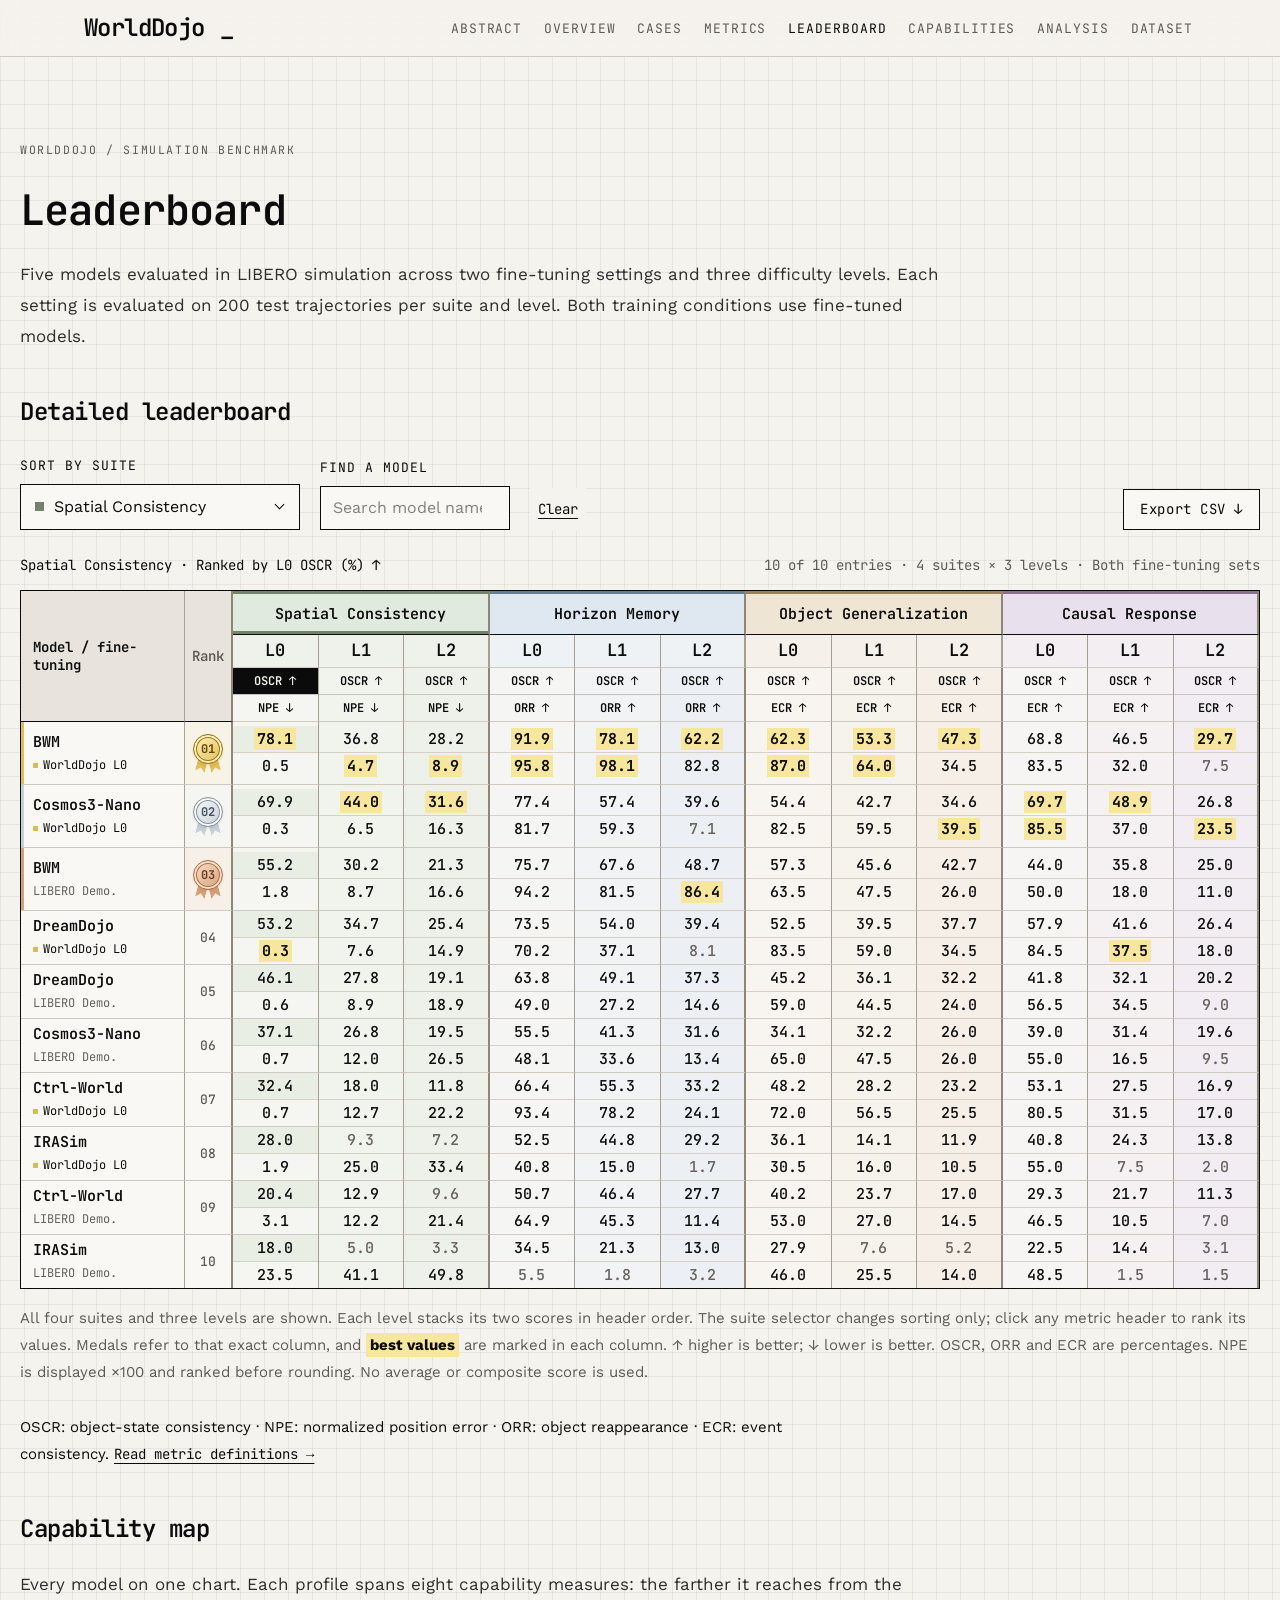
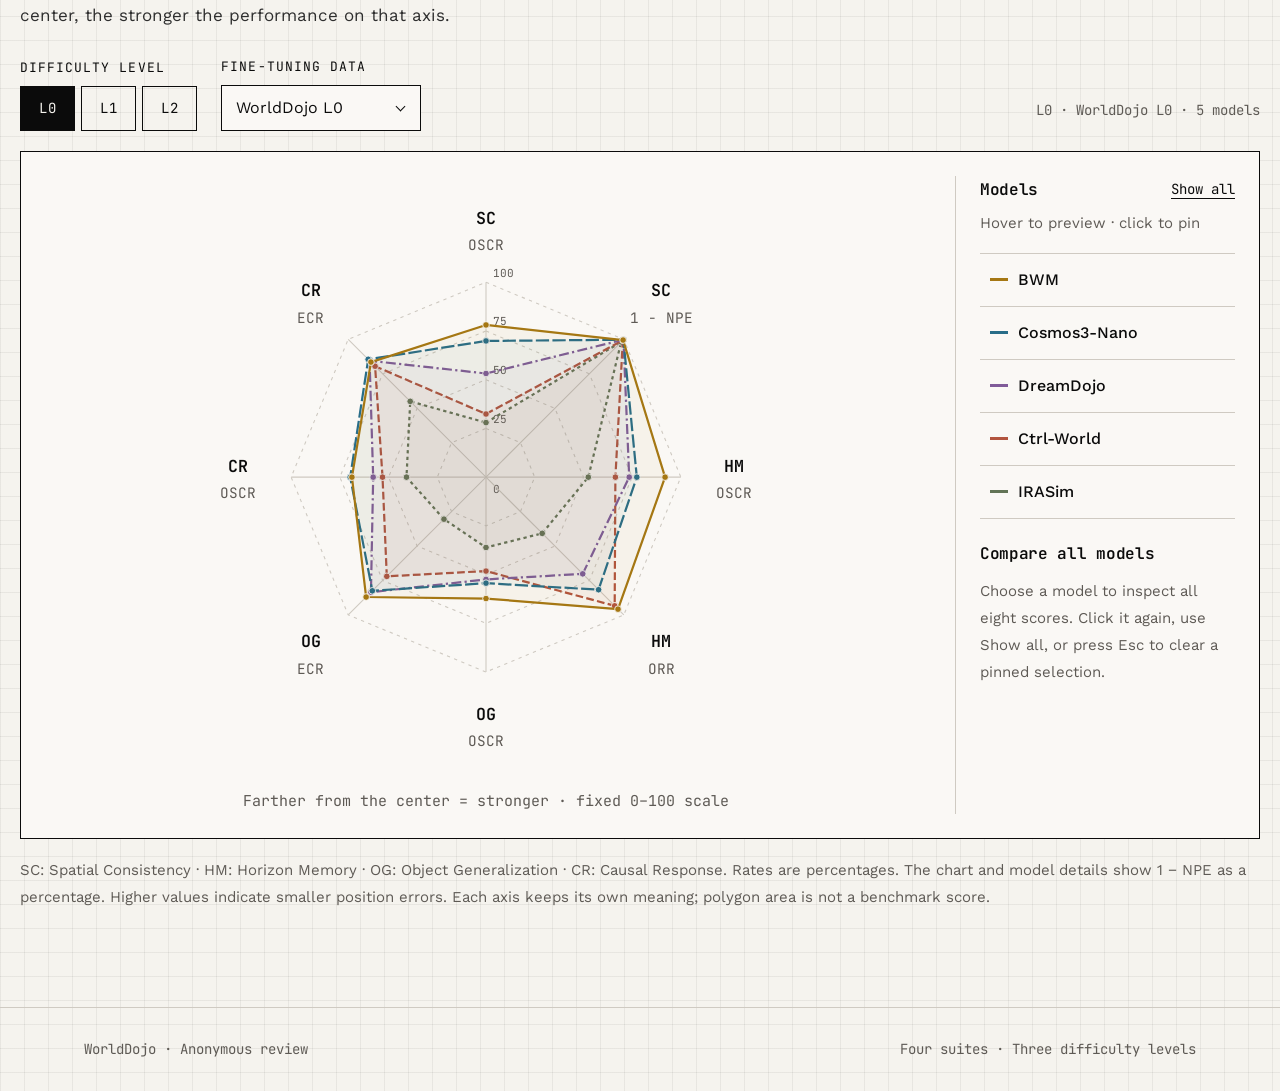
==== commit ae6eefbf: "Fit leaderboard suites and levels within desktop width" ====
--- a/leaderboard/index.html
+++ b/leaderboard/index.html
@@ -6,17 +6,17 @@
 <meta content="width=device-width, initial-scale=1" name="viewport"/>
 <title>WorldDojo — Leaderboard</title>
 <meta content="Evaluating embodied world models across object generalization, spatial consistency, horizon memory, and causal response." name="description"/>
-<meta content="WorldDojo — A Benchmark for World Models" property="og:title"/>
+<meta content="WorldDojo — Leaderboard" property="og:title"/>
 <meta content="Evaluating embodied world models across object generalization, spatial consistency, horizon memory, and causal response." property="og:description"/>
 <meta content="website" property="og:type"/>
 <meta content="summary_large_image" name="twitter:card"/>
 <link href="data:," rel="icon" type="image/x-icon"/>
-<meta content="WorldDojo — A Benchmark for World Models" name="twitter:title"/>
+<meta content="WorldDojo — Leaderboard" name="twitter:title"/>
 <meta content="Evaluating embodied world models across object generalization, spatial consistency, horizon memory, and causal response." name="twitter:description"/>
 <link href="../assets/original.css" rel="stylesheet"/>
-<link href="../assets/site.css?v=07f16abdc8" rel="stylesheet"/>
-<meta content="../worlddojo/paper-figures/figure-01-overview.png?v=f05fa07c68" property="og:image"/>
-<meta content="../worlddojo/paper-figures/figure-01-overview.png?v=f05fa07c68" name="twitter:image"/>
+<link href="../assets/site.css?v=4d7e54d216" rel="stylesheet"/>
+<meta content="../worlddojo/paper-figures/figure-01-overview.png?v=21d9a44036" property="og:image"/>
+<meta content="../worlddojo/paper-figures/figure-01-overview.png?v=21d9a44036" name="twitter:image"/>
 </head>
 <body class="bg-grid">
 <a class="skip-link" href="#main">
@@ -34,7 +34,7 @@
 </div>
 </header>
 <div class="flex-1">
-<main id="main"><section class="mx-auto max-w-6xl px-5 pt-20"><span class="eyebrow">WorldDojo / simulation benchmark</span><h1 class="board-title">Leaderboard</h1><p class="section-intro">Five models evaluated in LIBERO simulation across two fine-tuning settings and three difficulty levels. Each setting is evaluated on 200 test trajectories per suite and level. Both training conditions use fine-tuned models.</p><h2 class="subsection-title">Detailed leaderboard</h2><div class="board" data-leaderboard=""><div class="board-controls"><div class="suite-select-control"><span class="control-label" id="suite-sort-label">Sort by suite</span><select aria-label="Sort by suite" data-board-suite=""><option value="SC">Spatial Consistency</option><option value="HM">Horizon Memory</option><option value="OG">Object Generalization</option><option value="CR">Causal Response</option></select></div><label class="search-control"><span class="control-label">Find a model</span><input aria-label="Find a model" placeholder="Search model name" type="search"/></label><button class="text-button" data-clear="" type="button">Clear</button><button class="ink-button" data-csv="" type="button">Export CSV ↓</button></div><div class="board-meta"><span data-ranking-label=""></span><span aria-live="polite" data-board-status="" role="status"></span></div><p class="board-scroll-hint">Swipe to compare all 4 suites × 3 levels →</p><div aria-label="All four suites across L0, L1 and L2. Scroll horizontally; model and rank columns stay fixed." class="table-scroll" role="region" tabindex="0"><table><caption class="sr-only">All four suites and all three difficulty levels in one table. Each model and fine-tuning setting occupies one row. Click any metric column to rank entries.</caption><thead></thead><tbody></tbody></table></div><p class="board-note">All four suites and three levels are shown. The suite selector changes sorting only; click any metric column to rank its values. Medals refer to that exact column, and <span class="best-value">best values</span> are marked in each column. ↑ higher is better; ↓ lower is better. NPE is displayed ×100 and ranked before rounding. No average or composite score is used.</p><noscript><p>Enable JavaScript to view the interactive leaderboard.</p></noscript></div><p class="standalone-note">OSCR: object-state consistency · NPE: normalized position error · ORR: object reappearance · ECR: event consistency. <a class="text-link" href="../index.html#metrics">Read metric definitions →</a></p><div class="standalone-capabilities" id="capabilities"><h2 class="subsection-title">Capability map</h2><div class="capability-map" data-capability-map=""><p class="section-intro">Every model on one chart. Each profile spans eight capability measures: the farther it reaches from the center, the stronger the performance on that axis.</p><div class="map-toolbar"><div><span class="control-label">Difficulty level</span><div aria-label="Map difficulty level" class="map-levels" role="group"><button aria-pressed="true" class="ink-button ink-button-solid" data-map-level="L0" type="button">L0</button><button aria-pressed="false" class="ink-button" data-map-level="L1" type="button">L1</button><button aria-pressed="false" class="ink-button" data-map-level="L2" type="button">L2</button></div></div><div class="map-training-control"><span class="control-label" id="map-training-label">Fine-tuning data</span><select aria-label="Map fine-tuning data" data-map-training=""><option value="demo">LIBERO Demo.</option><option selected="" value="worlddojo_l0">WorldDojo L0</option></select></div><p aria-live="polite" class="map-context" data-map-context="" role="status"></p></div><div class="map-panel"><figure class="map-figure"><div data-map-chart=""></div><figcaption>Farther from the center = stronger · fixed 0–100 scale</figcaption></figure><aside aria-label="Model focus controls" class="map-sidebar"><div class="map-sidebar-title"><h3>Models</h3><button class="text-button" data-map-reset="" type="button">Show all</button></div><p class="map-instruction">Hover to preview · click to pin</p><ul class="map-model-list" data-map-models=""></ul><div class="map-detail" data-map-detail=""></div></aside></div><p class="map-note">SC: Spatial Consistency · HM: Horizon Memory · OG: Object Generalization · CR: Causal Response. Rates are percentages. The chart and model details show 1 − NPE as a percentage. Higher values indicate smaller position errors. Each axis keeps its own meaning; polygon area is not a benchmark score.</p><noscript>Enable JavaScript to explore the model capability map, or read the results in the paper.</noscript></div></div></section></main>
+<main id="main"><section class="mx-auto max-w-6xl px-5 pt-20 standalone-board-section"><span class="eyebrow">WorldDojo / simulation benchmark</span><h1 class="board-title">Leaderboard</h1><p class="section-intro">Five models evaluated in LIBERO simulation across two fine-tuning settings and three difficulty levels. Each setting is evaluated on 200 test trajectories per suite and level. Both training conditions use fine-tuned models.</p><h2 class="subsection-title">Detailed leaderboard</h2><div class="board" data-leaderboard=""><div class="board-controls"><div class="suite-select-control"><span class="control-label" id="suite-sort-label">Sort by suite</span><select aria-label="Sort by suite" data-board-suite=""><option value="SC">Spatial Consistency</option><option value="HM">Horizon Memory</option><option value="OG">Object Generalization</option><option value="CR">Causal Response</option></select></div><label class="search-control"><span class="control-label">Find a model</span><input aria-label="Find a model" placeholder="Search model name" type="search"/></label><button class="text-button" data-clear="" type="button">Clear</button><button class="ink-button" data-csv="" type="button">Export CSV ↓</button></div><div class="board-meta"><span data-ranking-label=""></span><span aria-live="polite" data-board-status="" role="status"></span></div><p class="board-scroll-hint">Swipe to compare all 4 suites × 3 levels →</p><div aria-label="All four suites across L0, L1 and L2. Each level shows two metrics in the same order as its header." class="table-scroll" role="region" tabindex="0"><table><caption class="sr-only">All four suites and all three difficulty levels in one table. Each model and fine-tuning setting occupies one row. Each level stacks two metrics in header order. Click a metric header to rank entries.</caption><thead></thead><tbody></tbody></table></div><p class="board-note">All four suites and three levels are shown. Each level stacks its two scores in header order. The suite selector changes sorting only; click any metric header to rank its values. Medals refer to that exact column, and <span class="best-value">best values</span> are marked in each column. ↑ higher is better; ↓ lower is better. OSCR, ORR and ECR are percentages. NPE is displayed ×100 and ranked before rounding. No average or composite score is used.</p><noscript><p>Enable JavaScript to view the interactive leaderboard.</p></noscript></div><p class="standalone-note">OSCR: object-state consistency · NPE: normalized position error · ORR: object reappearance · ECR: event consistency. <a class="text-link" href="../index.html#metrics">Read metric definitions →</a></p><div class="standalone-capabilities" id="capabilities"><h2 class="subsection-title">Capability map</h2><div class="capability-map" data-capability-map=""><p class="section-intro">Every model on one chart. Each profile spans eight capability measures: the farther it reaches from the center, the stronger the performance on that axis.</p><div class="map-toolbar"><div><span class="control-label">Difficulty level</span><div aria-label="Map difficulty level" class="map-levels" role="group"><button aria-pressed="true" class="ink-button ink-button-solid" data-map-level="L0" type="button">L0</button><button aria-pressed="false" class="ink-button" data-map-level="L1" type="button">L1</button><button aria-pressed="false" class="ink-button" data-map-level="L2" type="button">L2</button></div></div><div class="map-training-control"><span class="control-label" id="map-training-label">Fine-tuning data</span><select aria-label="Map fine-tuning data" data-map-training=""><option value="demo">LIBERO Demo.</option><option selected="" value="worlddojo_l0">WorldDojo L0</option></select></div><p aria-live="polite" class="map-context" data-map-context="" role="status"></p></div><div class="map-panel"><figure class="map-figure"><div data-map-chart=""></div><figcaption>Farther from the center = stronger · fixed 0–100 scale</figcaption></figure><aside aria-label="Model focus controls" class="map-sidebar"><div class="map-sidebar-title"><h3>Models</h3><button class="text-button" data-map-reset="" type="button">Show all</button></div><p class="map-instruction">Hover to preview · click to pin</p><ul class="map-model-list" data-map-models=""></ul><div class="map-detail" data-map-detail=""></div></aside></div><p class="map-note">SC: Spatial Consistency · HM: Horizon Memory · OG: Object Generalization · CR: Causal Response. Rates are percentages. The chart and model details show 1 − NPE as a percentage. Higher values indicate smaller position errors. Each axis keeps its own meaning; polygon area is not a benchmark score.</p><noscript>Enable JavaScript to explore the model capability map, or read the results in the paper.</noscript></div></div></section></main>
 </div>
 <footer class="mt-24 border-t border-border">
 <div class="mx-auto flex max-w-6xl flex-col gap-2 px-5 py-8 font-mono text-xs text-muted-foreground sm:flex-row sm:items-center sm:justify-between">
@@ -45,5 +45,5 @@
 </div>
 </footer>
 </div>
-<script defer="" src="../worlddojo/content.js?v=b60610573f"></script><script defer="" src="../worlddojo/results.js?v=416b34dbb7"></script><script defer="" src="../assets/site.js?v=754d99f89f"></script><script defer="" src="../assets/leaderboard.js?v=18390f6187"></script><script defer="" src="../assets/analysis.js"></script><script defer="" src="../assets/radar.js?v=ab901d9539"></script><script defer="" src="../assets/select.js?v=e599cd583a"></script></body>
+<script defer="" src="../worlddojo/content.js?v=377108d6fe"></script><script defer="" src="../worlddojo/results.js?v=416b34dbb7"></script><script defer="" src="../assets/site.js?v=754d99f89f"></script><script defer="" src="../assets/leaderboard.js?v=713c71f28d"></script><script defer="" src="../assets/analysis.js"></script><script defer="" src="../assets/radar.js?v=ab901d9539"></script><script defer="" src="../assets/select.js?v=e599cd583a"></script></body>
 </html>
--- a/assets/site.css
+++ b/assets/site.css
@@ -413,14 +413,14 @@
 }
 .physical-table {
   width: 100%;
-  min-width: 620px;
+  min-width: 480px;
   table-layout: fixed;
   border-collapse: collapse;
   font: 500 15px/1.45 var(--font-mono);
   font-variant-numeric: tabular-nums;
 }
 .physical-suite-col { width: 26%; }
-.physical-metric-col { width: 13%; }
+.physical-metric-col { width: 23%; }
 .physical-table caption {
   padding: 14px 16px;
   text-align: center;
@@ -450,3 +450,45 @@
   line-height: 1.6;
   color: var(--ink-soft);
 }
+
+/* Fit all suites and levels by stacking each level's two metrics. */
+.board table{min-width:920px;table-layout:fixed;font-size:15px}
+.board .model-cell{width:164px;min-width:164px;padding:5px 12px}
+.board .rank-cell{width:48px;min-width:48px;left:164px;padding:8px 4px}
+.board thead .model-cell,.board thead .rank-cell{font-size:14px}
+.board .model-name{font-size:15px;line-height:1.35;white-space:normal}
+.board .model-training{font-size:12px;line-height:1.4;margin-top:5px;white-space:normal}
+.board thead [data-suite-heading]{font-size:15px;padding:10px 5px;white-space:normal;line-height:1.35}
+.board .suite-heading-label{display:block}
+.board thead tr:nth-child(2) th{padding:4px 0}
+.board .level-badge{font-size:17px}
+.board .metric-header button{display:block;width:100%;min-width:0;padding:4px 0;font-size:12px;line-height:18px}
+.board .metric-header button+button{border-top:1px solid #c8c3ba}
+.board td.score-pair{padding:0}
+.board .metric-value{padding:3px 1px;line-height:20px}
+.board .metric-value+.metric-value{border-top:1px solid #d6d0c6}
+.board .metric-value.selected-metric{background:color-mix(in srgb,var(--suite-wash) 88%,var(--card))}
+.board .metric-value .best-value{padding:1px 3px}
+@media(min-width:1000px){
+ #leaderboard{max-width:1600px}
+ .standalone-board-section{max-width:1600px}
+ .board .table-scroll{overflow-x:visible}
+}
+@media(min-width:1400px){
+ .board table{font-size:16px}
+ .board .model-cell{width:180px;min-width:180px}
+ .board .rank-cell{left:180px}
+ .board .model-name{font-size:16px}
+ .board .model-training{font-size:13px}
+ .board .metric-header button{font-size:13px}
+}
+@media(max-width:600px){
+ .board table{min-width:1020px;font-size:16px}
+ .board .model-cell{width:148px;min-width:148px;padding:10px}
+ .board .model-name{font-size:16px}
+ .board .model-training{font-size:14px}
+ .board .metric-header button{min-height:44px;font-size:13px}
+ .board .metric-value{padding:10px 2px}
+ .board .suite-heading-label{position:static;width:auto;max-width:none;text-align:center}
+ .board .level-badge{position:static;width:auto;text-align:center}
+}
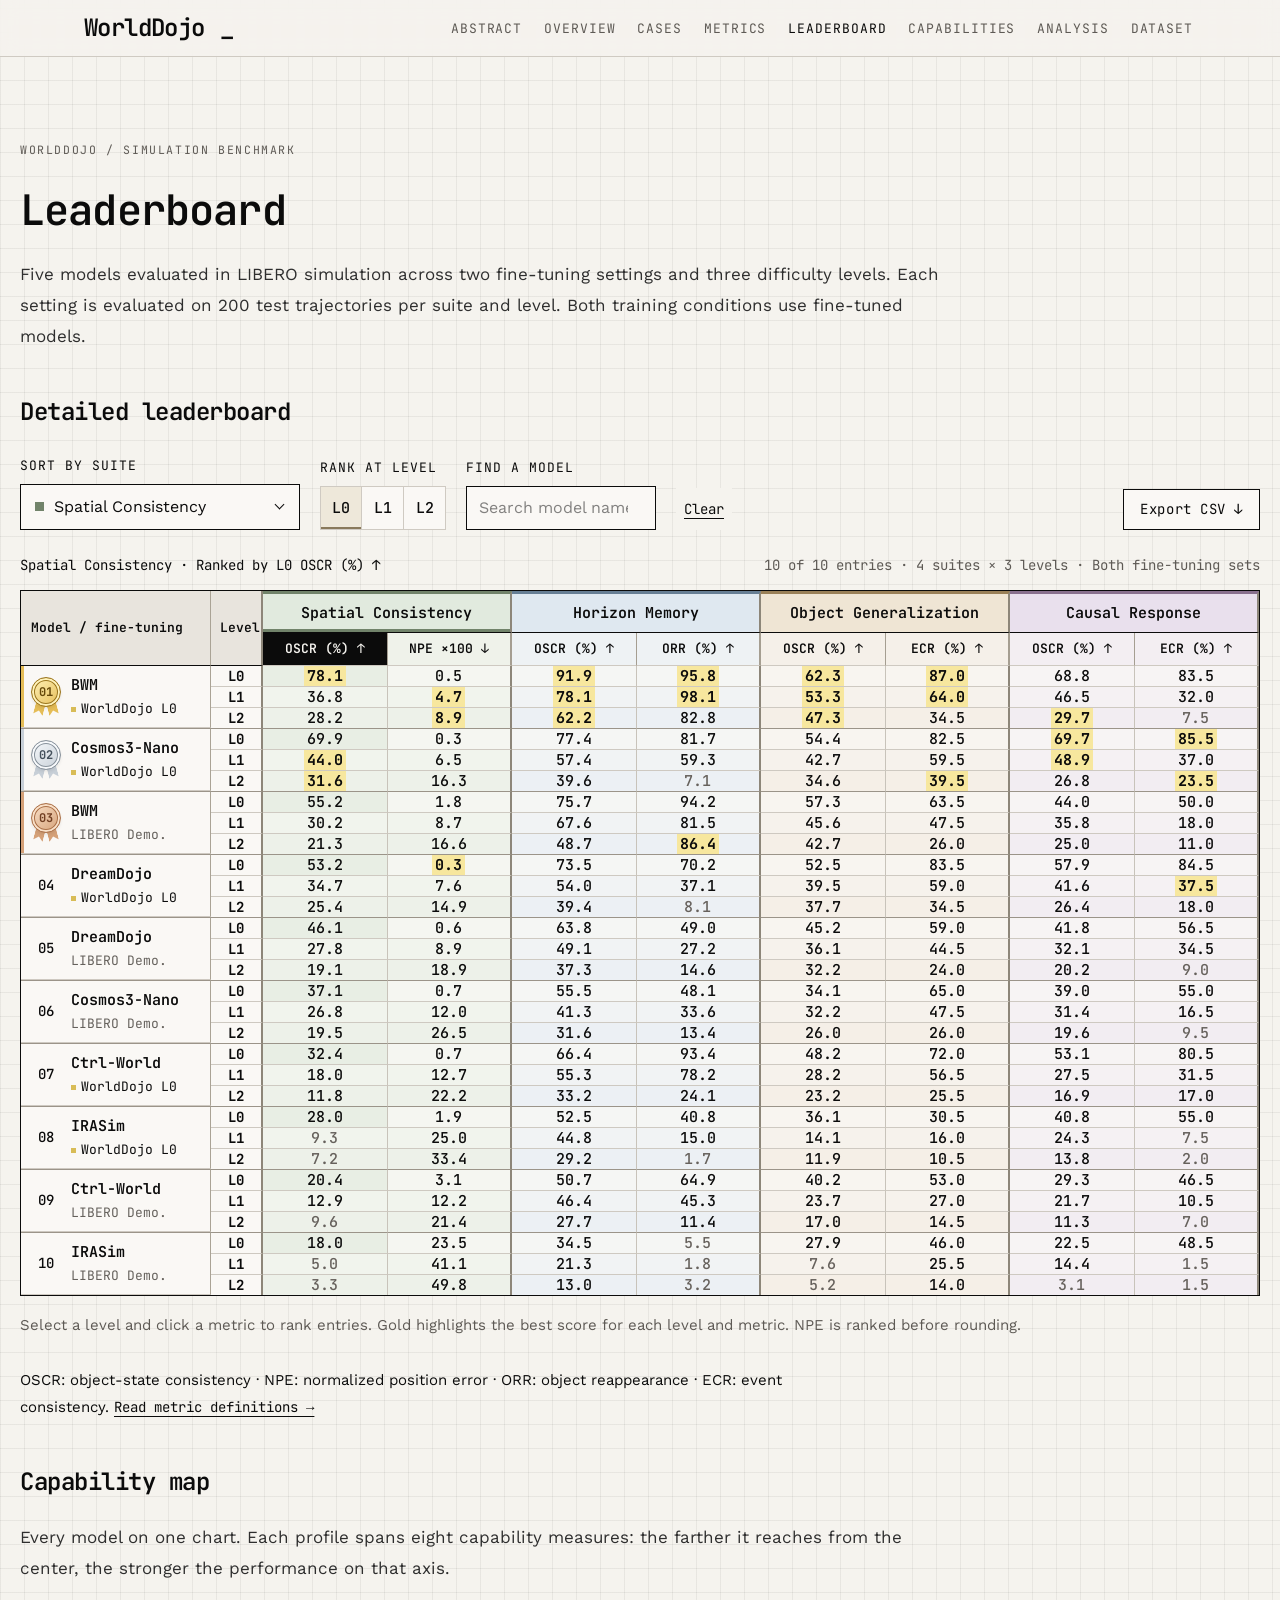
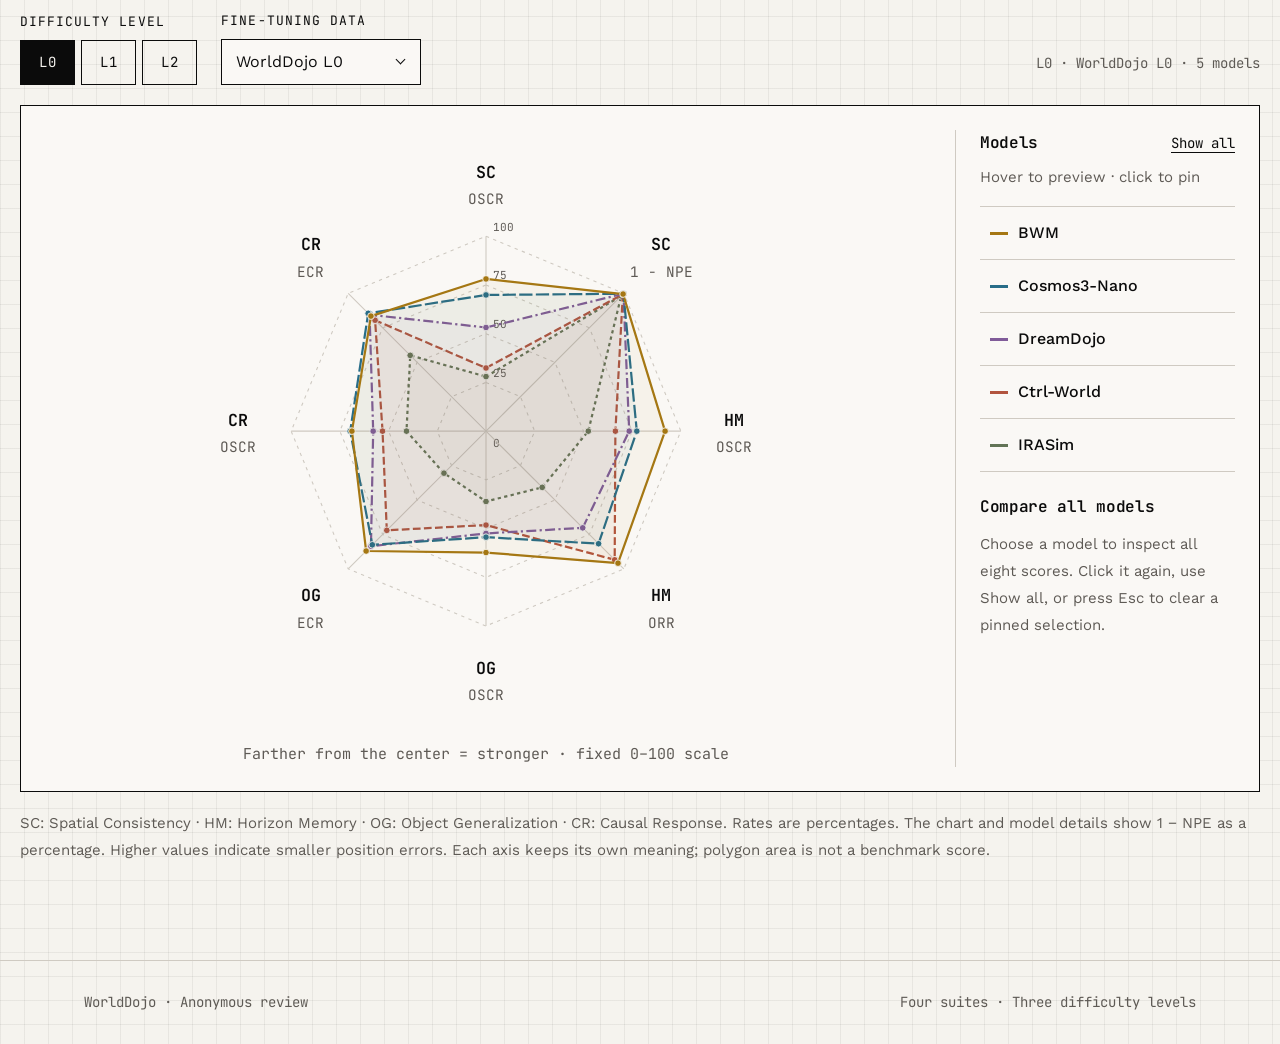
==== commit 40f934f8: "Group leaderboard rows by difficulty and enable contour selection" ====
--- a/leaderboard/index.html
+++ b/leaderboard/index.html
@@ -14,7 +14,7 @@
 <meta content="WorldDojo — Leaderboard" name="twitter:title"/>
 <meta content="Evaluating embodied world models across object generalization, spatial consistency, horizon memory, and causal response." name="twitter:description"/>
 <link href="../assets/original.css" rel="stylesheet"/>
-<link href="../assets/site.css?v=4d7e54d216" rel="stylesheet"/>
+<link href="../assets/site.css?v=40a72f616c" rel="stylesheet"/>
 <meta content="../worlddojo/paper-figures/figure-01-overview.png?v=21d9a44036" property="og:image"/>
 <meta content="../worlddojo/paper-figures/figure-01-overview.png?v=21d9a44036" name="twitter:image"/>
 </head>
@@ -34,7 +34,7 @@
 </div>
 </header>
 <div class="flex-1">
-<main id="main"><section class="mx-auto max-w-6xl px-5 pt-20 standalone-board-section"><span class="eyebrow">WorldDojo / simulation benchmark</span><h1 class="board-title">Leaderboard</h1><p class="section-intro">Five models evaluated in LIBERO simulation across two fine-tuning settings and three difficulty levels. Each setting is evaluated on 200 test trajectories per suite and level. Both training conditions use fine-tuned models.</p><h2 class="subsection-title">Detailed leaderboard</h2><div class="board" data-leaderboard=""><div class="board-controls"><div class="suite-select-control"><span class="control-label" id="suite-sort-label">Sort by suite</span><select aria-label="Sort by suite" data-board-suite=""><option value="SC">Spatial Consistency</option><option value="HM">Horizon Memory</option><option value="OG">Object Generalization</option><option value="CR">Causal Response</option></select></div><label class="search-control"><span class="control-label">Find a model</span><input aria-label="Find a model" placeholder="Search model name" type="search"/></label><button class="text-button" data-clear="" type="button">Clear</button><button class="ink-button" data-csv="" type="button">Export CSV ↓</button></div><div class="board-meta"><span data-ranking-label=""></span><span aria-live="polite" data-board-status="" role="status"></span></div><p class="board-scroll-hint">Swipe to compare all 4 suites × 3 levels →</p><div aria-label="All four suites across L0, L1 and L2. Each level shows two metrics in the same order as its header." class="table-scroll" role="region" tabindex="0"><table><caption class="sr-only">All four suites and all three difficulty levels in one table. Each model and fine-tuning setting occupies one row. Each level stacks two metrics in header order. Click a metric header to rank entries.</caption><thead></thead><tbody></tbody></table></div><p class="board-note">All four suites and three levels are shown. Each level stacks its two scores in header order. The suite selector changes sorting only; click any metric header to rank its values. Medals refer to that exact column, and <span class="best-value">best values</span> are marked in each column. ↑ higher is better; ↓ lower is better. OSCR, ORR and ECR are percentages. NPE is displayed ×100 and ranked before rounding. No average or composite score is used.</p><noscript><p>Enable JavaScript to view the interactive leaderboard.</p></noscript></div><p class="standalone-note">OSCR: object-state consistency · NPE: normalized position error · ORR: object reappearance · ECR: event consistency. <a class="text-link" href="../index.html#metrics">Read metric definitions →</a></p><div class="standalone-capabilities" id="capabilities"><h2 class="subsection-title">Capability map</h2><div class="capability-map" data-capability-map=""><p class="section-intro">Every model on one chart. Each profile spans eight capability measures: the farther it reaches from the center, the stronger the performance on that axis.</p><div class="map-toolbar"><div><span class="control-label">Difficulty level</span><div aria-label="Map difficulty level" class="map-levels" role="group"><button aria-pressed="true" class="ink-button ink-button-solid" data-map-level="L0" type="button">L0</button><button aria-pressed="false" class="ink-button" data-map-level="L1" type="button">L1</button><button aria-pressed="false" class="ink-button" data-map-level="L2" type="button">L2</button></div></div><div class="map-training-control"><span class="control-label" id="map-training-label">Fine-tuning data</span><select aria-label="Map fine-tuning data" data-map-training=""><option value="demo">LIBERO Demo.</option><option selected="" value="worlddojo_l0">WorldDojo L0</option></select></div><p aria-live="polite" class="map-context" data-map-context="" role="status"></p></div><div class="map-panel"><figure class="map-figure"><div data-map-chart=""></div><figcaption>Farther from the center = stronger · fixed 0–100 scale</figcaption></figure><aside aria-label="Model focus controls" class="map-sidebar"><div class="map-sidebar-title"><h3>Models</h3><button class="text-button" data-map-reset="" type="button">Show all</button></div><p class="map-instruction">Hover to preview · click to pin</p><ul class="map-model-list" data-map-models=""></ul><div class="map-detail" data-map-detail=""></div></aside></div><p class="map-note">SC: Spatial Consistency · HM: Horizon Memory · OG: Object Generalization · CR: Causal Response. Rates are percentages. The chart and model details show 1 − NPE as a percentage. Higher values indicate smaller position errors. Each axis keeps its own meaning; polygon area is not a benchmark score.</p><noscript>Enable JavaScript to explore the model capability map, or read the results in the paper.</noscript></div></div></section></main>
+<main id="main"><section class="mx-auto max-w-6xl px-5 pt-20 standalone-board-section"><span class="eyebrow">WorldDojo / simulation benchmark</span><h1 class="board-title">Leaderboard</h1><p class="section-intro">Five models evaluated in LIBERO simulation across two fine-tuning settings and three difficulty levels. Each setting is evaluated on 200 test trajectories per suite and level. Both training conditions use fine-tuned models.</p><h2 class="subsection-title">Detailed leaderboard</h2><div class="board" data-leaderboard=""><div class="board-controls"><div class="suite-select-control"><span class="control-label" id="suite-sort-label">Sort by suite</span><select aria-label="Sort by suite" data-board-suite=""><option value="SC">Spatial Consistency</option><option value="HM">Horizon Memory</option><option value="OG">Object Generalization</option><option value="CR">Causal Response</option></select></div><fieldset data-ranking-level><legend class="control-label">Rank at level</legend></fieldset><label class="search-control"><span class="control-label">Find a model</span><input aria-label="Find a model" placeholder="Search model name" type="search"/></label><button class="text-button" data-clear="" type="button">Clear</button><button class="ink-button" data-csv="" type="button">Export CSV ↓</button></div><div class="board-meta"><span data-ranking-label=""></span><span aria-live="polite" data-board-status="" role="status"></span></div><p class="board-scroll-hint">Swipe to compare all 4 suites × 3 levels →</p><div aria-label="Results by model, fine-tuning setting and difficulty" class="table-scroll" role="region" tabindex="0"><table><caption class="sr-only">L0, L1 and L2 occupy successive rows for each model and fine-tuning setting.</caption><thead></thead><tbody></tbody></table></div><p class="board-note">Select a level and click a metric to rank entries. Gold highlights the best score for each level and metric. NPE is ranked before rounding.</p><noscript><p>Enable JavaScript to view the interactive leaderboard.</p></noscript></div><p class="standalone-note">OSCR: object-state consistency · NPE: normalized position error · ORR: object reappearance · ECR: event consistency. <a class="text-link" href="../index.html#metrics">Read metric definitions →</a></p><div class="standalone-capabilities" id="capabilities"><h2 class="subsection-title">Capability map</h2><div class="capability-map" data-capability-map=""><p class="section-intro">Every model on one chart. Each profile spans eight capability measures: the farther it reaches from the center, the stronger the performance on that axis.</p><div class="map-toolbar"><div><span class="control-label">Difficulty level</span><div aria-label="Map difficulty level" class="map-levels" role="group"><button aria-pressed="true" class="ink-button ink-button-solid" data-map-level="L0" type="button">L0</button><button aria-pressed="false" class="ink-button" data-map-level="L1" type="button">L1</button><button aria-pressed="false" class="ink-button" data-map-level="L2" type="button">L2</button></div></div><div class="map-training-control"><span class="control-label" id="map-training-label">Fine-tuning data</span><select aria-label="Map fine-tuning data" data-map-training=""><option value="demo">LIBERO Demo.</option><option selected="" value="worlddojo_l0">WorldDojo L0</option></select></div><p aria-live="polite" class="map-context" data-map-context="" role="status"></p></div><div class="map-panel"><figure class="map-figure"><div data-map-chart=""></div><figcaption>Farther from the center = stronger · fixed 0–100 scale</figcaption></figure><aside aria-label="Model focus controls" class="map-sidebar"><div class="map-sidebar-title"><h3>Models</h3><button class="text-button" data-map-reset="" type="button">Show all</button></div><p class="map-instruction">Hover to preview · click to pin</p><ul class="map-model-list" data-map-models=""></ul><div class="map-detail" data-map-detail=""></div></aside></div><p class="map-note">SC: Spatial Consistency · HM: Horizon Memory · OG: Object Generalization · CR: Causal Response. Rates are percentages. The chart and model details show 1 − NPE as a percentage. Higher values indicate smaller position errors. Each axis keeps its own meaning; polygon area is not a benchmark score.</p><noscript>Enable JavaScript to explore the model capability map, or read the results in the paper.</noscript></div></div></section></main>
 </div>
 <footer class="mt-24 border-t border-border">
 <div class="mx-auto flex max-w-6xl flex-col gap-2 px-5 py-8 font-mono text-xs text-muted-foreground sm:flex-row sm:items-center sm:justify-between">
@@ -45,5 +45,5 @@
 </div>
 </footer>
 </div>
-<script defer="" src="../worlddojo/content.js?v=377108d6fe"></script><script defer="" src="../worlddojo/results.js?v=416b34dbb7"></script><script defer="" src="../assets/site.js?v=754d99f89f"></script><script defer="" src="../assets/leaderboard.js?v=713c71f28d"></script><script defer="" src="../assets/analysis.js"></script><script defer="" src="../assets/radar.js?v=ab901d9539"></script><script defer="" src="../assets/select.js?v=e599cd583a"></script></body>
+<script defer="" src="../worlddojo/content.js?v=377108d6fe"></script><script defer="" src="../worlddojo/results.js?v=416b34dbb7"></script><script defer="" src="../assets/site.js?v=754d99f89f"></script><script defer="" src="../assets/leaderboard.js?v=e552e7e997"></script><script defer="" src="../assets/analysis.js"></script><script defer="" src="../assets/radar.js?v=ab901d9539"></script><script defer="" src="../assets/select.js?v=e599cd583a"></script></body>
 </html>
--- a/assets/site.css
+++ b/assets/site.css
@@ -451,44 +451,40 @@
   color: var(--ink-soft);
 }
 
-/* Fit all suites and levels by stacking each level's two metrics. */
-.board table{min-width:920px;table-layout:fixed;font-size:15px}
-.board .model-cell{width:164px;min-width:164px;padding:5px 12px}
-.board .rank-cell{width:48px;min-width:48px;left:164px;padding:8px 4px}
-.board thead .model-cell,.board thead .rank-cell{font-size:14px}
+/* One three-row group per model and fine-tuning setting. */
+.board{--identity-width:190px}
+.board table{width:100%;min-width:780px;table-layout:fixed;font-size:15px}
+.board .model-cell{width:var(--identity-width);min-width:var(--identity-width);max-width:none;padding:5px 10px}
+.board .level-cell{position:sticky;left:var(--identity-width);z-index:1;width:52px;text-align:center;background:var(--card);border-right:2px solid #8d8679}
+.board thead .level-cell{background:var(--muted)}
+.board .entry-identity{display:flex;align-items:center;gap:10px}
+.board .entry-rank{flex:0 0 30px;text-align:center;font:500 14px var(--font-mono)}
 .board .model-name{font-size:15px;line-height:1.35;white-space:normal}
-.board .model-training{font-size:12px;line-height:1.4;margin-top:5px;white-space:normal}
-.board thead [data-suite-heading]{font-size:15px;padding:10px 5px;white-space:normal;line-height:1.35}
-.board .suite-heading-label{display:block}
-.board thead tr:nth-child(2) th{padding:4px 0}
-.board .level-badge{font-size:17px}
-.board .metric-header button{display:block;width:100%;min-width:0;padding:4px 0;font-size:12px;line-height:18px}
-.board .metric-header button+button{border-top:1px solid #c8c3ba}
-.board td.score-pair{padding:0}
-.board .metric-value{padding:3px 1px;line-height:20px}
-.board .metric-value+.metric-value{border-top:1px solid #d6d0c6}
-.board .metric-value.selected-metric{background:color-mix(in srgb,var(--suite-wash) 88%,var(--card))}
-.board .metric-value .best-value{padding:1px 3px}
+.board .model-training{font-size:13px;line-height:1.4;margin-top:5px;white-space:normal}
+.board thead [data-suite-heading]{font-size:15px;padding:9px 4px;white-space:normal;line-height:1.35}
+.board thead tr:nth-child(2) th{padding:0}
+.board .metric-header button{display:block;width:100%;min-width:0;padding:6px 1px;font-size:13px;line-height:20px}
+.board tbody td,.board tbody .level-cell{padding:1px 4px;line-height:18px}
+.board tbody .level-cell{font-size:14px}
+.board tbody+tbody tr:first-child>*{border-top:1px solid #9b9489}
+.board .best-value{padding:0 3px}
+.board [data-ranking-level]{margin:0;padding:0;border:0}
+.board [data-ranking-level] button{height:44px;min-width:42px;border:1px solid var(--border);background:var(--card);font:500 15px var(--font-mono)}
+.board [data-ranking-level] button+button{border-left:0}
+.board [data-ranking-level] button[aria-pressed=true]{background:#eee8da;box-shadow:inset 0 -2px #89795b}
 @media(min-width:1000px){
- #leaderboard{max-width:1600px}
- .standalone-board-section{max-width:1600px}
- .board .table-scroll{overflow-x:visible}
-}
-@media(min-width:1400px){
- .board table{font-size:16px}
- .board .model-cell{width:180px;min-width:180px}
- .board .rank-cell{left:180px}
- .board .model-name{font-size:16px}
- .board .model-training{font-size:13px}
- .board .metric-header button{font-size:13px}
+ #leaderboard,.standalone-board-section{max-width:1600px}
 }
 @media(max-width:600px){
- .board table{min-width:1020px;font-size:16px}
- .board .model-cell{width:148px;min-width:148px;padding:10px}
- .board .model-name{font-size:16px}
- .board .model-training{font-size:14px}
- .board .metric-header button{min-height:44px;font-size:13px}
- .board .metric-value{padding:10px 2px}
+ .board{--identity-width:126px}
+ .board .model-cell{padding:6px}
+ .board .entry-identity{display:block}
+ .board .entry-rank{display:block;text-align:left}
+ .board .model-name{font-size:14px}
+ .board .model-training{font-size:12px;margin-top:2px}
+ .board .level-cell{width:40px}
  .board .suite-heading-label{position:static;width:auto;max-width:none;text-align:center}
- .board .level-badge{position:static;width:auto;text-align:center}
-}
+ .board .metric-header button{min-height:44px}
+ .board tbody td,.board tbody .level-cell{padding:4px;line-height:19px}
+ .board-controls [data-ranking-level]{grid-column:1/-1}
+}
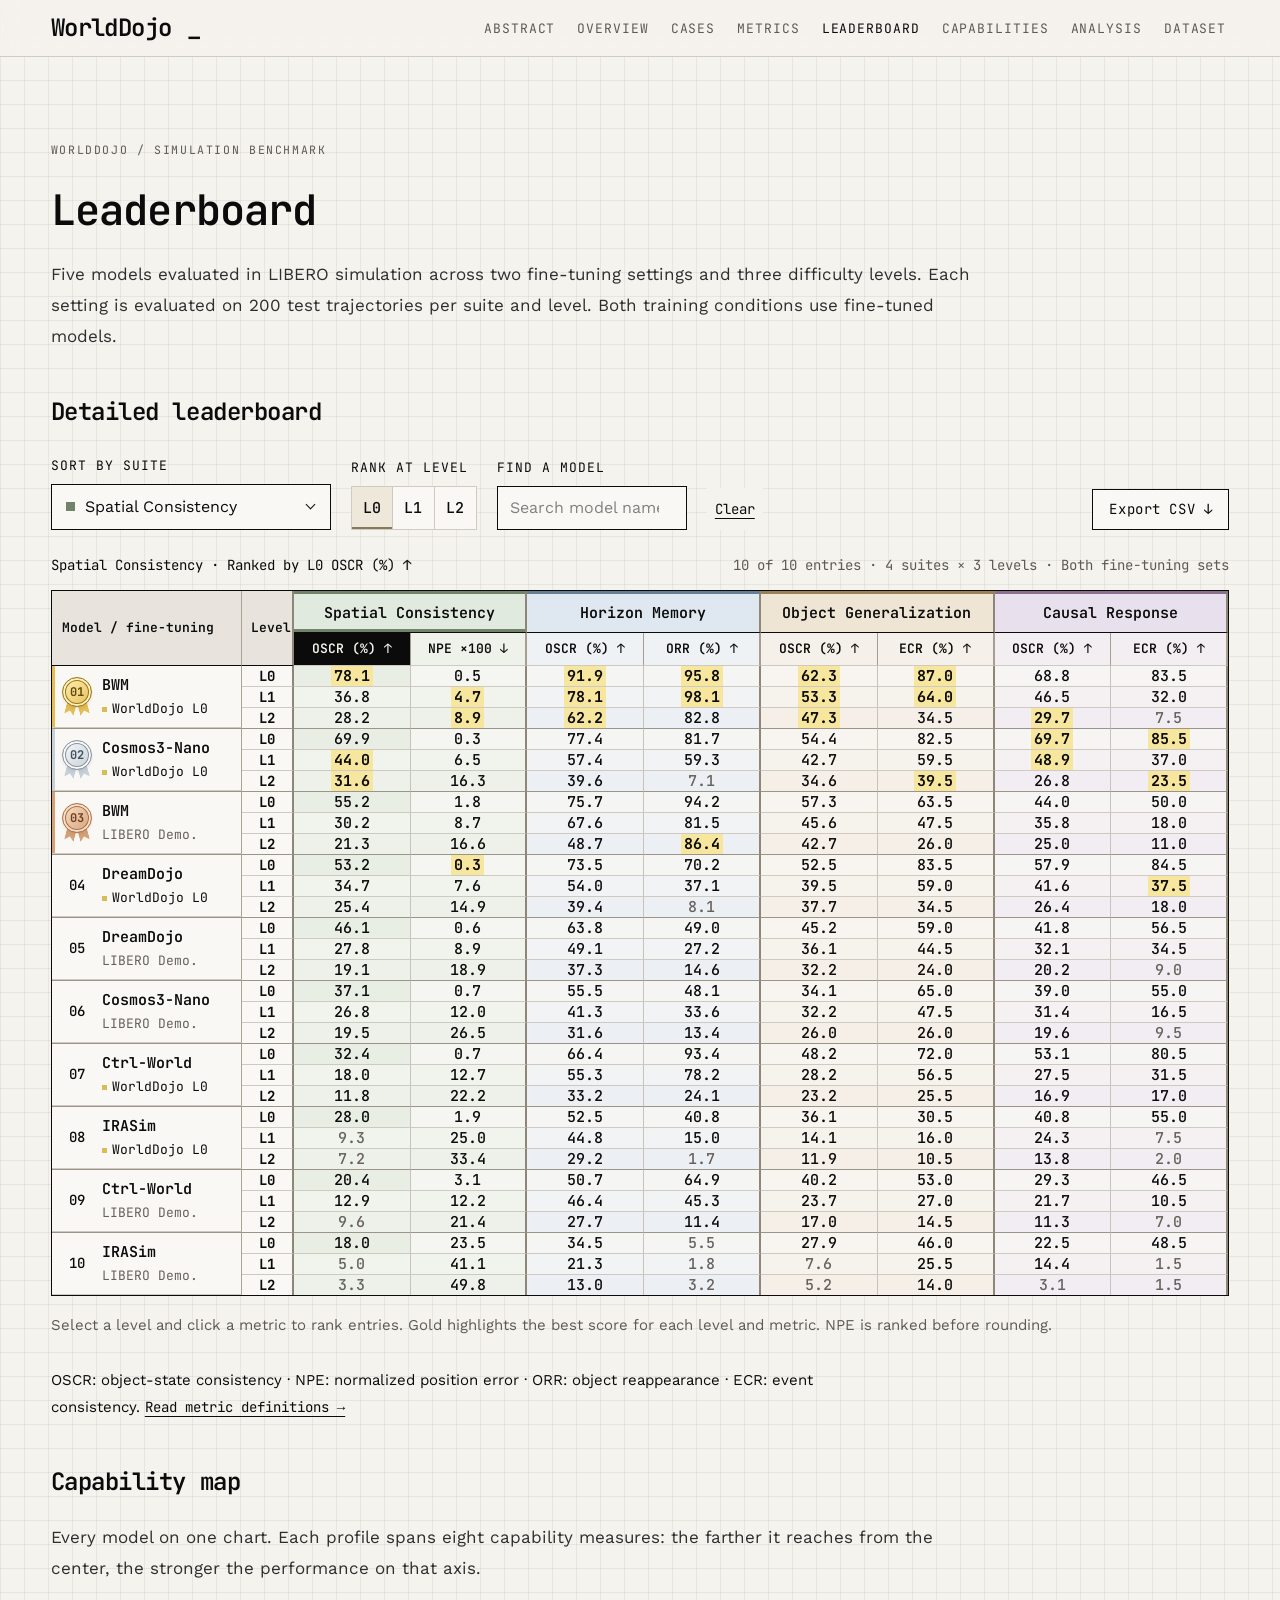
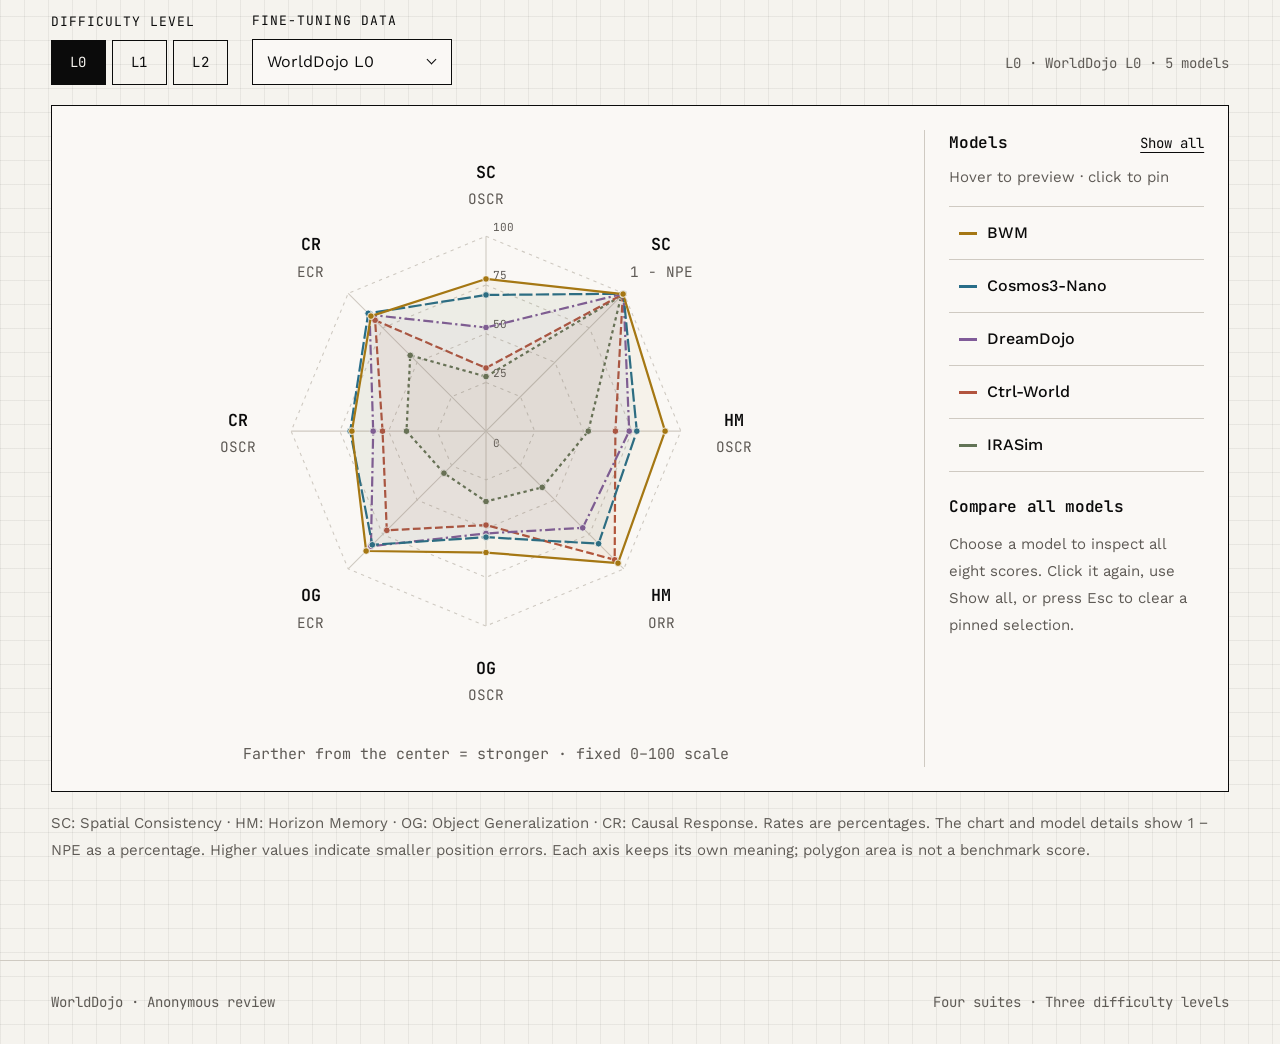
==== commit 4678c1c3: "Move benchmark coverage to a full-width closing section" ====
--- a/leaderboard/index.html
+++ b/leaderboard/index.html
@@ -14,7 +14,7 @@
 <meta content="WorldDojo — Leaderboard" name="twitter:title"/>
 <meta content="Evaluating embodied world models across object generalization, spatial consistency, horizon memory, and causal response." name="twitter:description"/>
 <link href="../assets/original.css" rel="stylesheet"/>
-<link href="../assets/site.css?v=40a72f616c" rel="stylesheet"/>
+<link href="../assets/site.css?v=f113d78eae" rel="stylesheet"/>
 <meta content="../worlddojo/paper-figures/figure-01-overview.png?v=21d9a44036" property="og:image"/>
 <meta content="../worlddojo/paper-figures/figure-01-overview.png?v=21d9a44036" name="twitter:image"/>
 </head>
--- a/assets/site.css
+++ b/assets/site.css
@@ -58,7 +58,7 @@
 }
 .demo-description{max-width:850px;line-height:1.6;margin-bottom:24px}
 .demo-grid{display:grid;grid-template-columns:repeat(3,minmax(0,1fr));gap:14px}
-.demo-filters,.demo-grid,.demo-description{width:100%;max-width:1000px;margin-inline:auto}
+.demo-filters,.demo-grid,.demo-description{width:100%}
 .demo-card{border:1px solid var(--foreground);background:var(--card);min-width:0}
 .demo-card video{display:block;width:100%;aspect-ratio:2/1;object-fit:contain;background:#151515;border-bottom:1px solid var(--border)}
 .demo-card-content{padding:10px 12px 12px}
@@ -79,7 +79,7 @@
 .section-heading{display:flex;align-items:baseline;gap:16px;border-bottom:1px solid var(--foreground);padding-bottom:12px;margin-bottom:30px}
 .section-heading h2{font-size:24px;font-weight:600;line-height:1.35}
 .section-intro{font-size:17px;line-height:1.8;max-width:920px;color:var(--ink-soft);margin-bottom:28px}
-.abstract-copy{max-width:960px;margin:auto;font-size:17px;line-height:1.9;color:var(--ink-soft)}
+.abstract-copy{margin:0;font-size:17px;line-height:1.9;color:var(--ink-soft)}
 .paper-figure > a{display:block}
 .paper-figure img{display:block;width:100%;height:auto}
 .paper-figure figcaption{padding-top:12px;margin-top:12px;border-top:1px solid var(--border);font-size:15px;line-height:1.7;color:var(--muted-foreground)}
@@ -196,7 +196,7 @@
 @media(max-width:600px){.board-controls [data-board-suite]{width:100%}.suite-select-control{width:100%}}
 
 /* One persistent navigation bar above the title and all page content. */
-.site-topbar{max-width:1152px;height:56px;margin:0 auto;padding:0 20px;display:flex;align-items:center;gap:32px}
+.site-topbar{height:56px;margin:0 auto;display:flex;align-items:center;gap:32px}
 .site-brand{flex-shrink:0;font-size:clamp(19px,2vw,24px);line-height:1.15}
 .hero-name.caret::after{margin-left:0}
 .hero-name{display:block;font-size:clamp(52px,7.1vw,88px);font-weight:700;letter-spacing:-.055em;line-height:1.05}
@@ -472,9 +472,19 @@
 .board [data-ranking-level] button{height:44px;min-width:42px;border:1px solid var(--border);background:var(--card);font:500 15px var(--font-mono)}
 .board [data-ranking-level] button+button{border-left:0}
 .board [data-ranking-level] button[aria-pressed=true]{background:#eee8da;box-shadow:inset 0 -2px #89795b}
+
+:root{--page-width:1600px;--page-gutter:clamp(16px,2.5vw,40px)}
 @media(min-width:1000px){
- #leaderboard,.standalone-board-section{max-width:1600px}
-}
+  :root{--page-width:1568px;--page-gutter:clamp(25px,calc(6vw - 26px),60px)}
+  main>section#leaderboard,main>section.standalone-board-section{max-width:1600px;padding-inline:clamp(16px,2.5vw,40px)}
+}
+.site-topbar,main>section.max-w-6xl,footer>.max-w-6xl{
+  width:100%;max-width:var(--page-width);padding-inline:var(--page-gutter)
+}
+@media(min-width:1200px){
+  .abstract-copy{column-count:2;column-gap:clamp(32px,4vw,64px)}
+}
+.judge-scroll table{width:100%}
 @media(max-width:600px){
  .board{--identity-width:126px}
  .board .model-cell{padding:6px}
@@ -488,3 +498,49 @@
  .board tbody td,.board tbody .level-cell{padding:4px;line-height:19px}
  .board-controls [data-ranking-level]{grid-column:1/-1}
 }
+
+/* Paper Table 1, with paired task and evaluation marks. */
+#benchmark-coverage table{width:100%;line-height:1.25;font-size:15px}
+#benchmark-coverage th,#benchmark-coverage td{padding:6px 4px}
+#benchmark-coverage tbody th{padding-left:10px}
+#benchmark-coverage thead small{font-weight:400;font-size:.9em}
+#benchmark-coverage .coverage-key,#benchmark-coverage .coverage-note{max-width:none;font-size:14px;line-height:1.5}
+#benchmark-coverage .coverage-note{color:var(--muted-foreground)}
+.coverage-yes,.coverage-no{display:inline-block;min-width:1.05em;text-align:center;font:600 16px/1.2 system-ui,sans-serif}
+.coverage-yes{color:#435e46}.coverage-no{color:#746e64}
+#benchmark-coverage tbody tr:last-child{background:#e9eee4}
+#benchmark-coverage td[data-label]{white-space:nowrap}
+@media(min-width:681px) and (max-width:900px){
+ #benchmark-coverage table{font-size:14px}
+ #benchmark-coverage td,#benchmark-coverage th{padding:5px 2px}
+ #benchmark-coverage .coverage-yes,#benchmark-coverage .coverage-no{min-width:.92em;font-size:15px}
+}
+@media(max-width:680px){
+ #benchmark-coverage table,#benchmark-coverage tbody{display:block}
+ #benchmark-coverage thead{position:absolute;width:1px;height:1px;overflow:hidden;clip-path:inset(50%)}
+ #benchmark-coverage tbody{border:1px solid var(--border)}
+ #benchmark-coverage tbody tr{display:grid;grid-template-columns:repeat(4,minmax(0,1fr));padding:8px;row-gap:6px}
+ #benchmark-coverage tbody tr+tr{border-top:1px solid var(--border)}
+ #benchmark-coverage tbody th,#benchmark-coverage tbody td{border:0;padding:2px}
+ #benchmark-coverage tbody th{grid-column:1/3}
+ #benchmark-coverage .coverage-size{grid-column:3/5;text-align:right}
+ #benchmark-coverage td[data-label]::before{content:attr(data-label);display:block;font:500 12px/1.4 var(--font-mono)}
+ #benchmark-coverage td[data-label="SC"]{grid-column:1}
+}
+
+/* Coverage table groups and suite colors. */
+#benchmark-coverage [data-band="Dataset"]{--band:#efe7d9;--accent:#9a8057}
+#benchmark-coverage [data-band="Protocol"]{--band:#e0e9e9;--accent:#687f80}
+#benchmark-coverage [data-band="Capability"]{--band:#e5e7e0;--accent:#78856d}
+#benchmark-coverage [data-band="Metrics"]{--band:#e7e3ee;--accent:#877394}
+#benchmark-coverage [data-band="Domain"]{--band:#e8e5dc;--accent:#8c826c}
+#benchmark-coverage [data-band="SC"]{--band:#e1eade;--accent:#71836a}
+#benchmark-coverage [data-band="HM"]{--band:#dfe8f0;--accent:#667e94}
+#benchmark-coverage [data-band="OG"]{--band:#efe5d4;--accent:#9a8057}
+#benchmark-coverage [data-band="CR"]{--band:#e9e0ed;--accent:#89708e}
+#benchmark-coverage thead [data-band]{background:var(--band)}
+#benchmark-coverage thead tr:first-child [data-band]{border-top:3px solid var(--accent)}
+#benchmark-coverage tbody td[data-band]{background:color-mix(in srgb,var(--band) 42%,var(--card))}
+#benchmark-coverage tbody tr:last-child td[data-band]{background:color-mix(in srgb,var(--band) 80%,var(--card))}
+#benchmark-coverage tbody tr:last-child th{box-shadow:inset 3px 0 #71836a;font-weight:700}
+@media(max-width:680px){#benchmark-coverage td[data-band]{border-radius:3px} #benchmark-coverage tbody tr{column-gap:3px}}
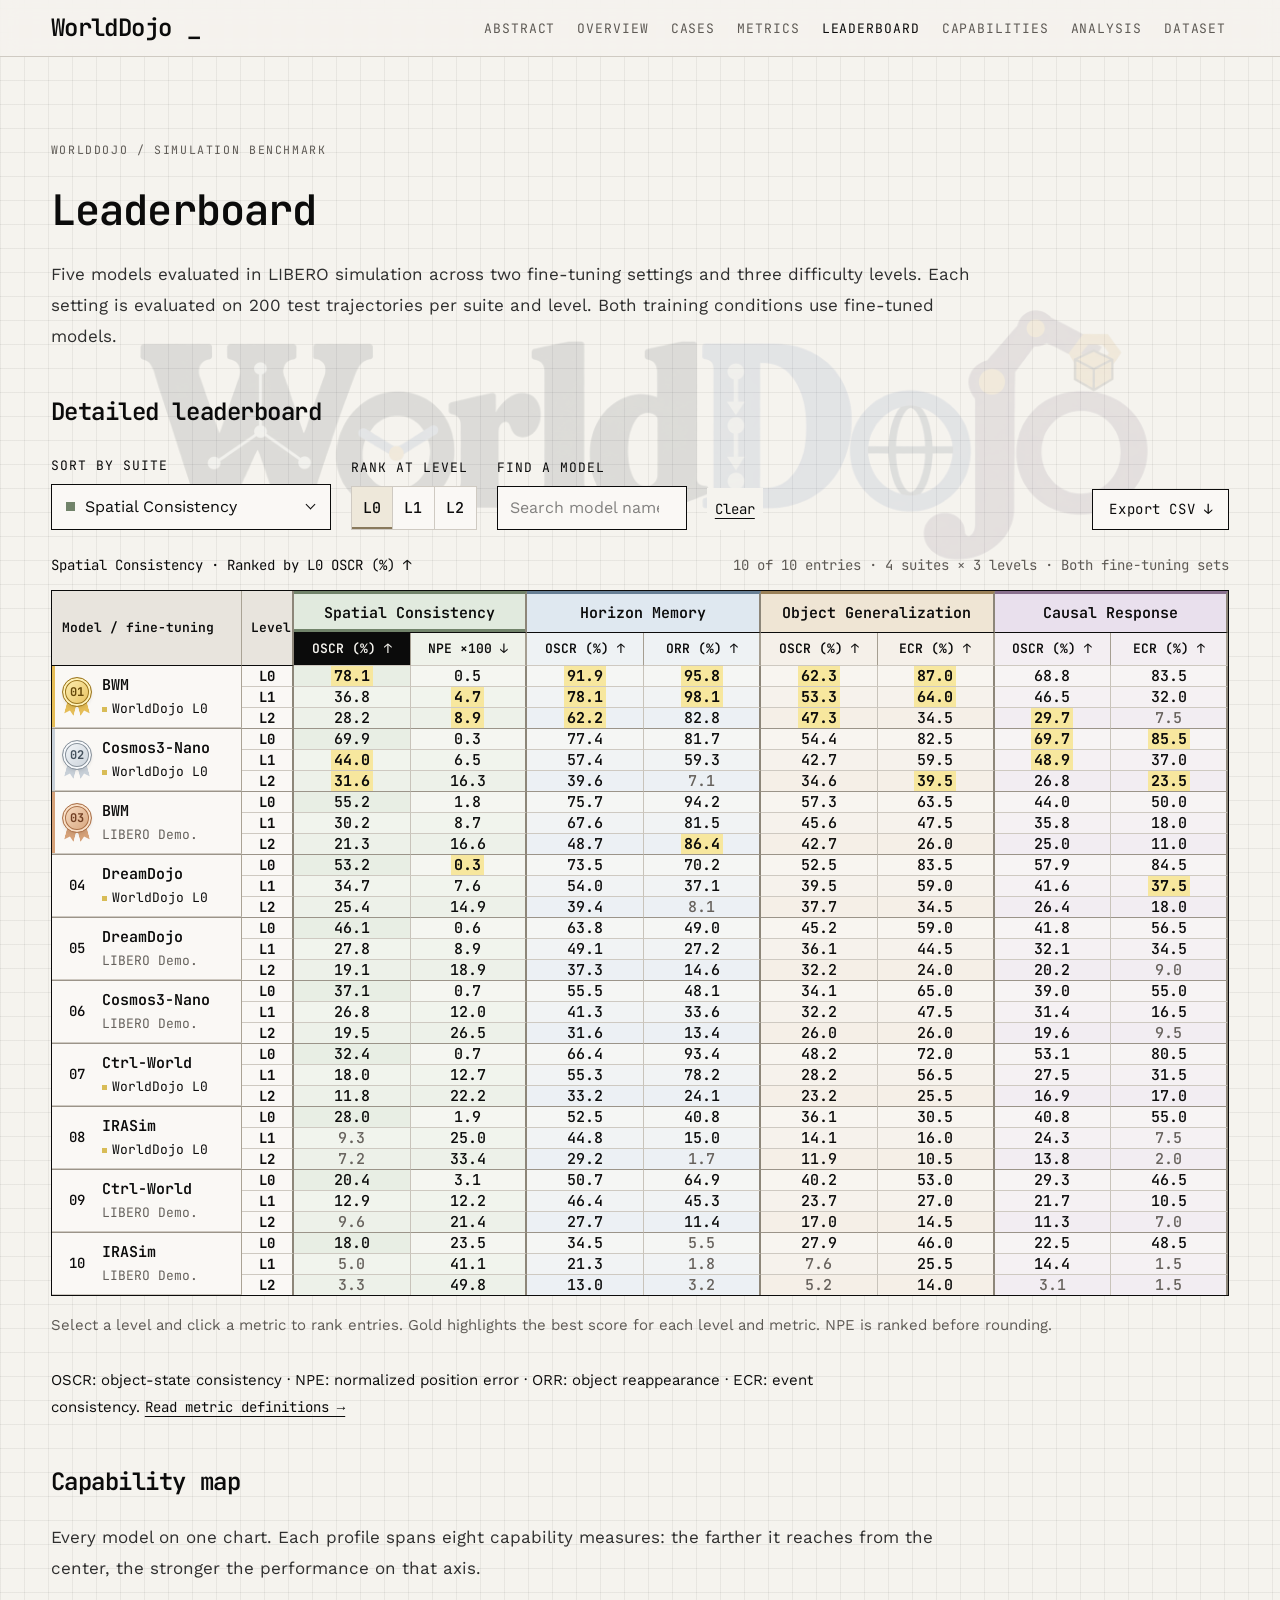
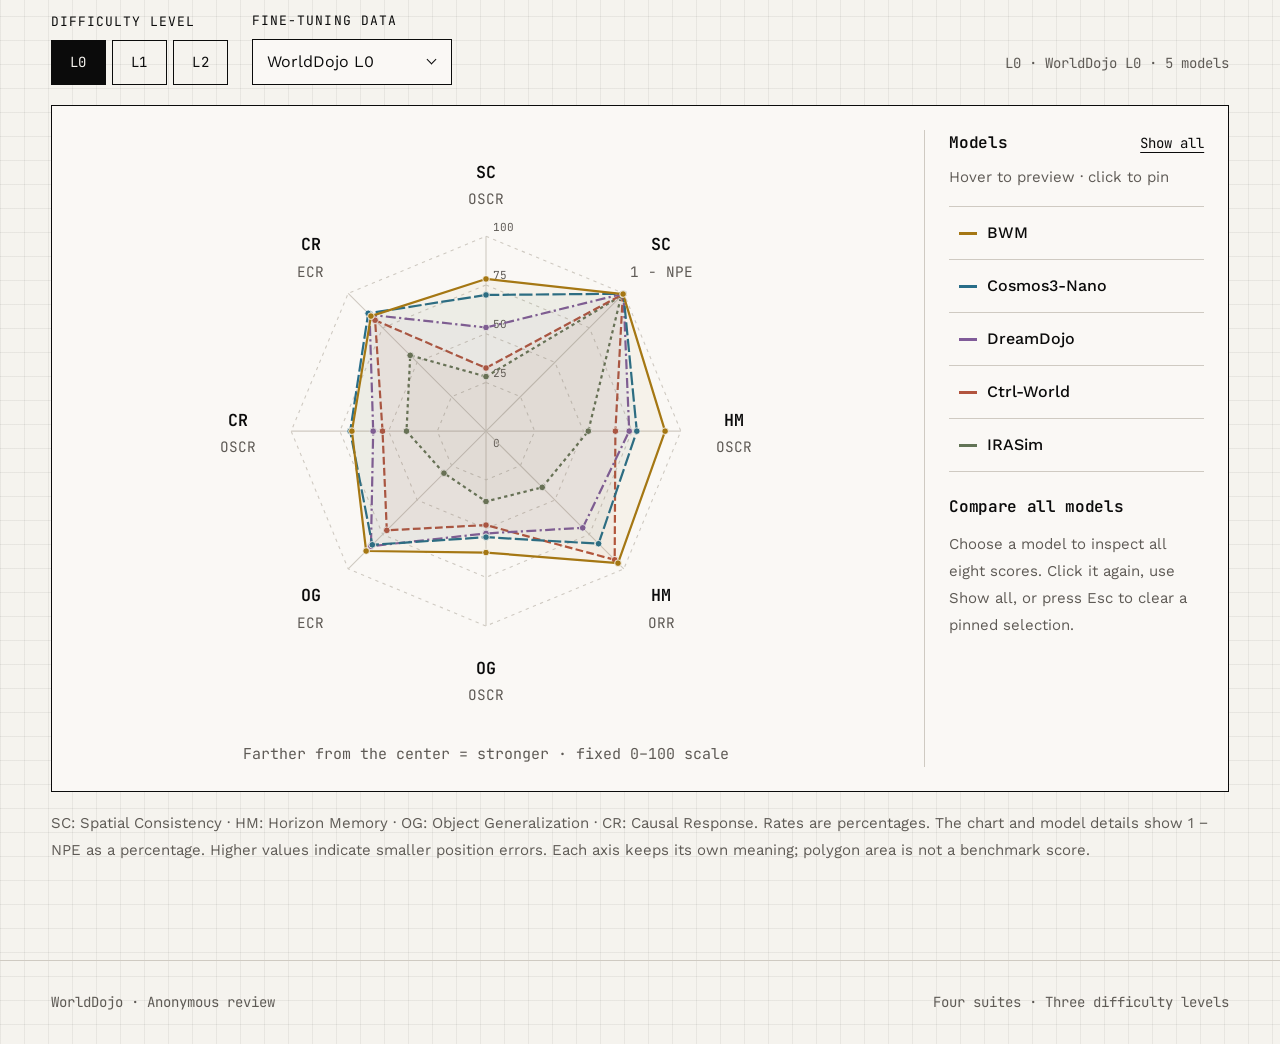
==== commit 6804b89e: "Enlarge the background wordmark and improve capability map hover" ====
--- a/leaderboard/index.html
+++ b/leaderboard/index.html
@@ -14,7 +14,7 @@
 <meta content="WorldDojo — Leaderboard" name="twitter:title"/>
 <meta content="Evaluating embodied world models across object generalization, spatial consistency, horizon memory, and causal response." name="twitter:description"/>
 <link href="../assets/original.css" rel="stylesheet"/>
-<link href="../assets/site.css?v=f113d78eae" rel="stylesheet"/>
+<link href="../assets/site.css?v=5d2e8ae666" rel="stylesheet"/>
 <meta content="../worlddojo/paper-figures/figure-01-overview.png?v=21d9a44036" property="og:image"/>
 <meta content="../worlddojo/paper-figures/figure-01-overview.png?v=21d9a44036" name="twitter:image"/>
 </head>
@@ -45,5 +45,5 @@
 </div>
 </footer>
 </div>
-<script defer="" src="../worlddojo/content.js?v=377108d6fe"></script><script defer="" src="../worlddojo/results.js?v=416b34dbb7"></script><script defer="" src="../assets/site.js?v=754d99f89f"></script><script defer="" src="../assets/leaderboard.js?v=e552e7e997"></script><script defer="" src="../assets/analysis.js"></script><script defer="" src="../assets/radar.js?v=ab901d9539"></script><script defer="" src="../assets/select.js?v=e599cd583a"></script></body>
+<script defer="" src="../worlddojo/content.js?v=377108d6fe"></script><script defer="" src="../worlddojo/results.js?v=416b34dbb7"></script><script defer="" src="../assets/site.js?v=754d99f89f"></script><script defer="" src="../assets/leaderboard.js?v=e552e7e997"></script><script defer="" src="../assets/analysis.js"></script><script defer="" src="../assets/radar.js?v=f5798f3981"></script><script defer="" src="../assets/select.js?v=e599cd583a"></script></body>
 </html>
--- a/assets/site.css
+++ b/assets/site.css
@@ -544,3 +544,20 @@
 #benchmark-coverage tbody tr:last-child td[data-band]{background:color-mix(in srgb,var(--band) 80%,var(--card))}
 #benchmark-coverage tbody tr:last-child th{box-shadow:inset 3px 0 #71836a;font-weight:700}
 @media(max-width:680px){#benchmark-coverage td[data-band]{border-radius:3px} #benchmark-coverage tbody tr{column-gap:3px}}
+
+/* Figure 1 wordmark sits between the page grid and the content. */
+body.bg-grid{isolation:isolate}
+body.bg-grid::before{
+  content:"";
+  position:fixed;
+  left:50%;
+  top:50%;
+  transform:translate(-50%,-50%);
+  width:min(92vw,1040px);
+  aspect-ratio:3 / 1;
+  background:url("worlddojo-wordmark.png") center / contain no-repeat;
+  opacity:.105;
+  filter:saturate(.65);
+  pointer-events:none;
+  z-index:-1;
+}
